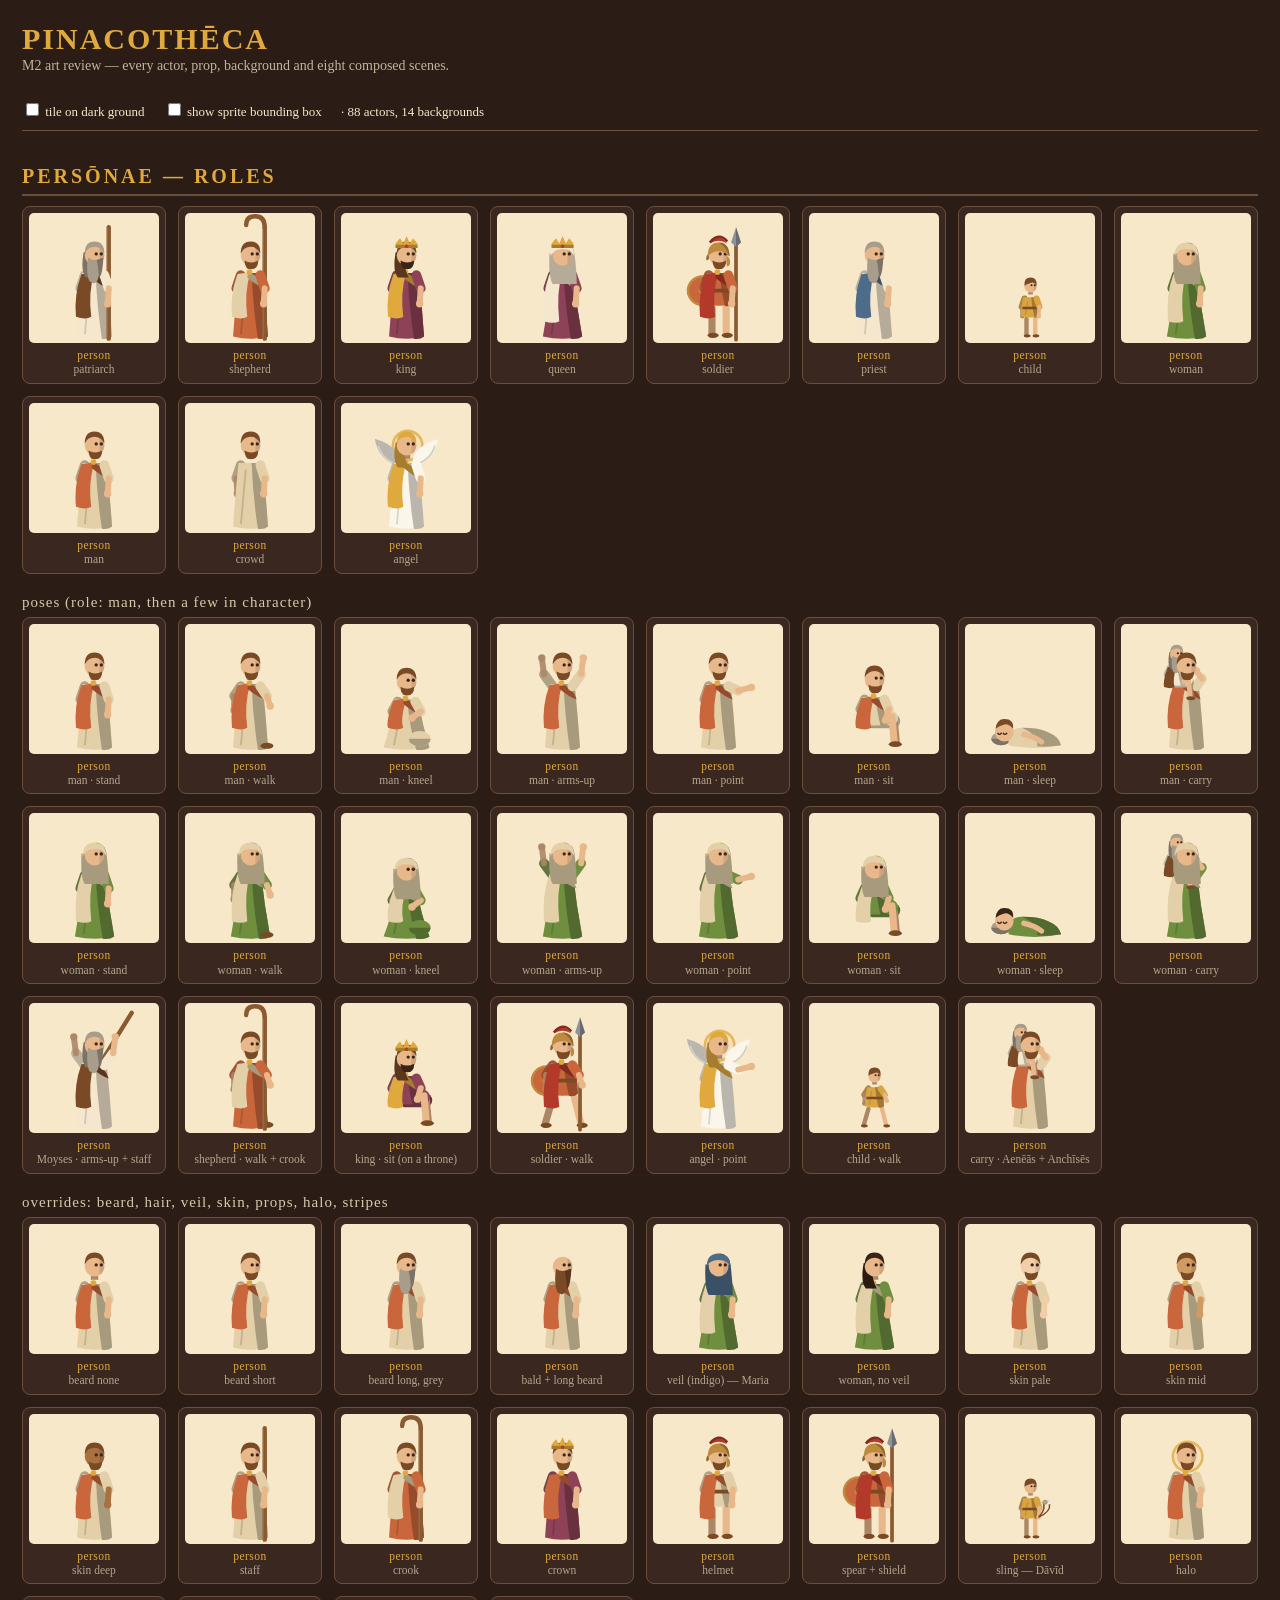
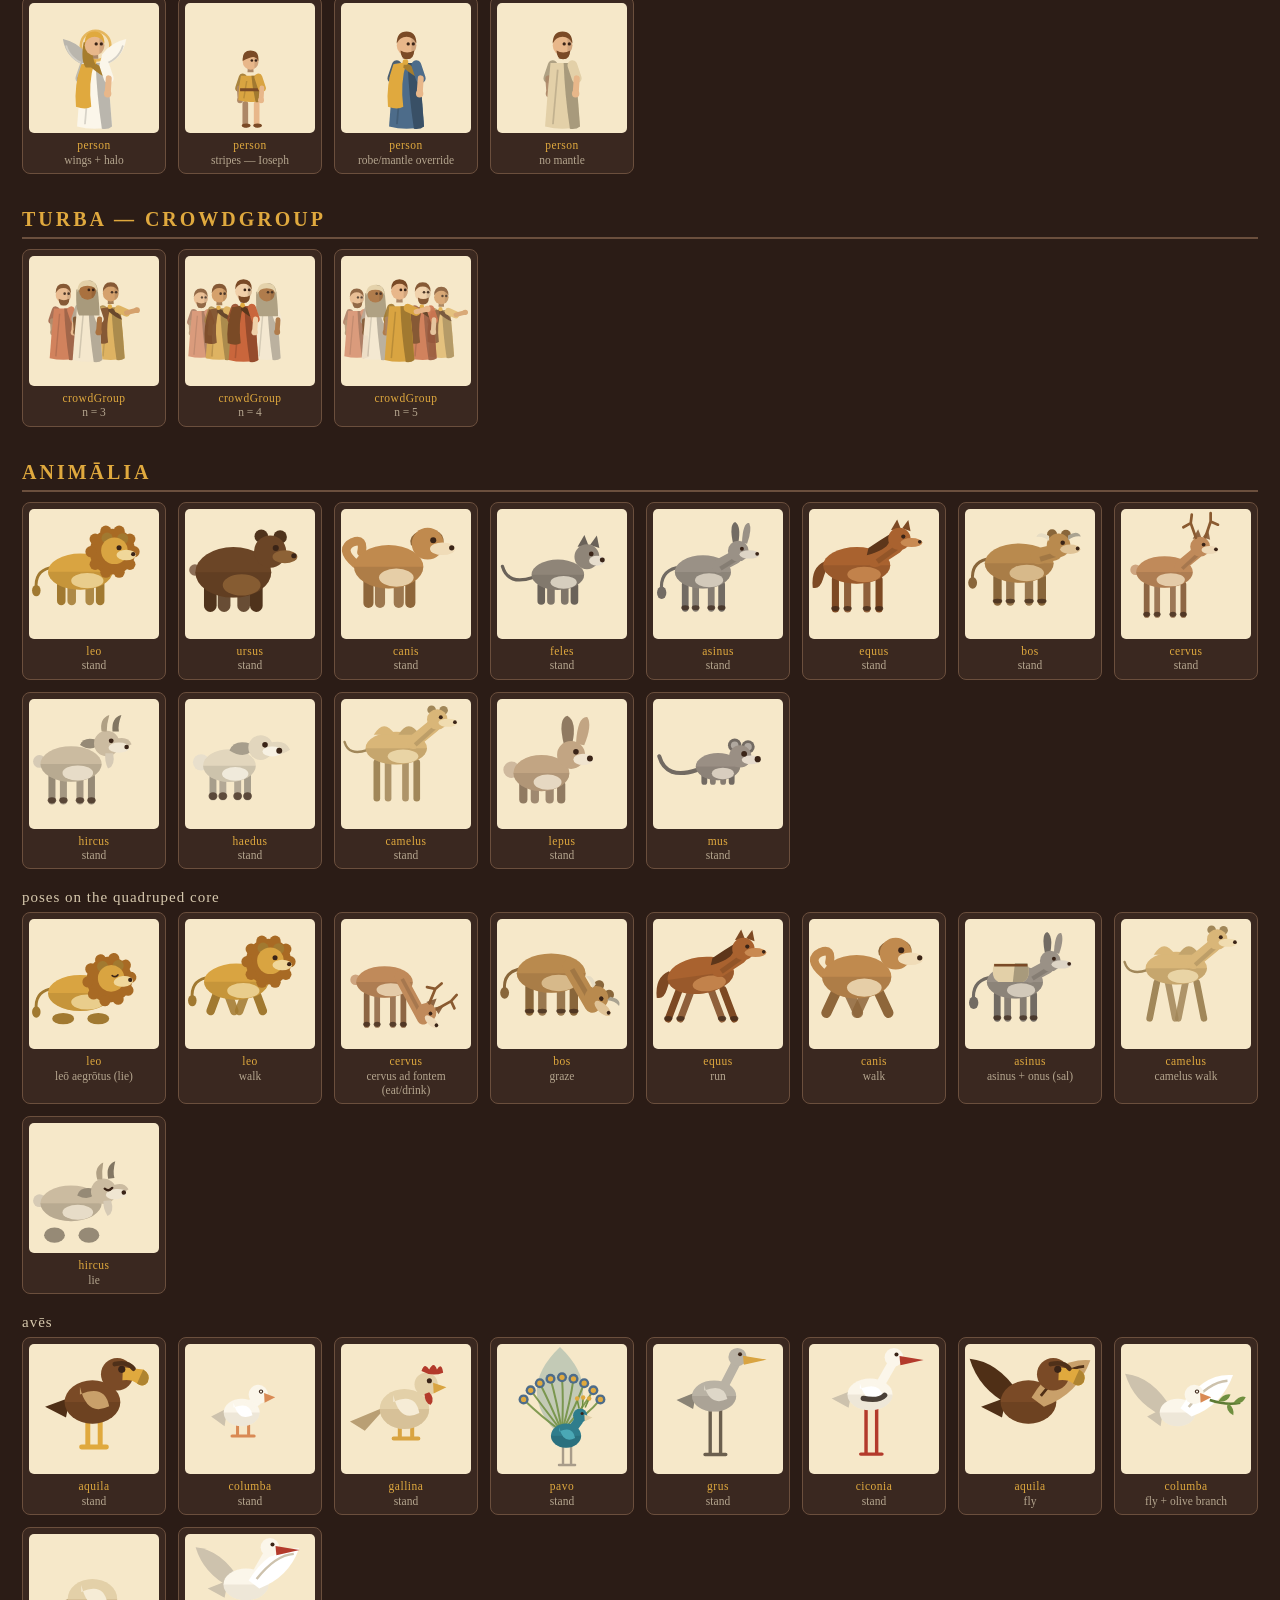
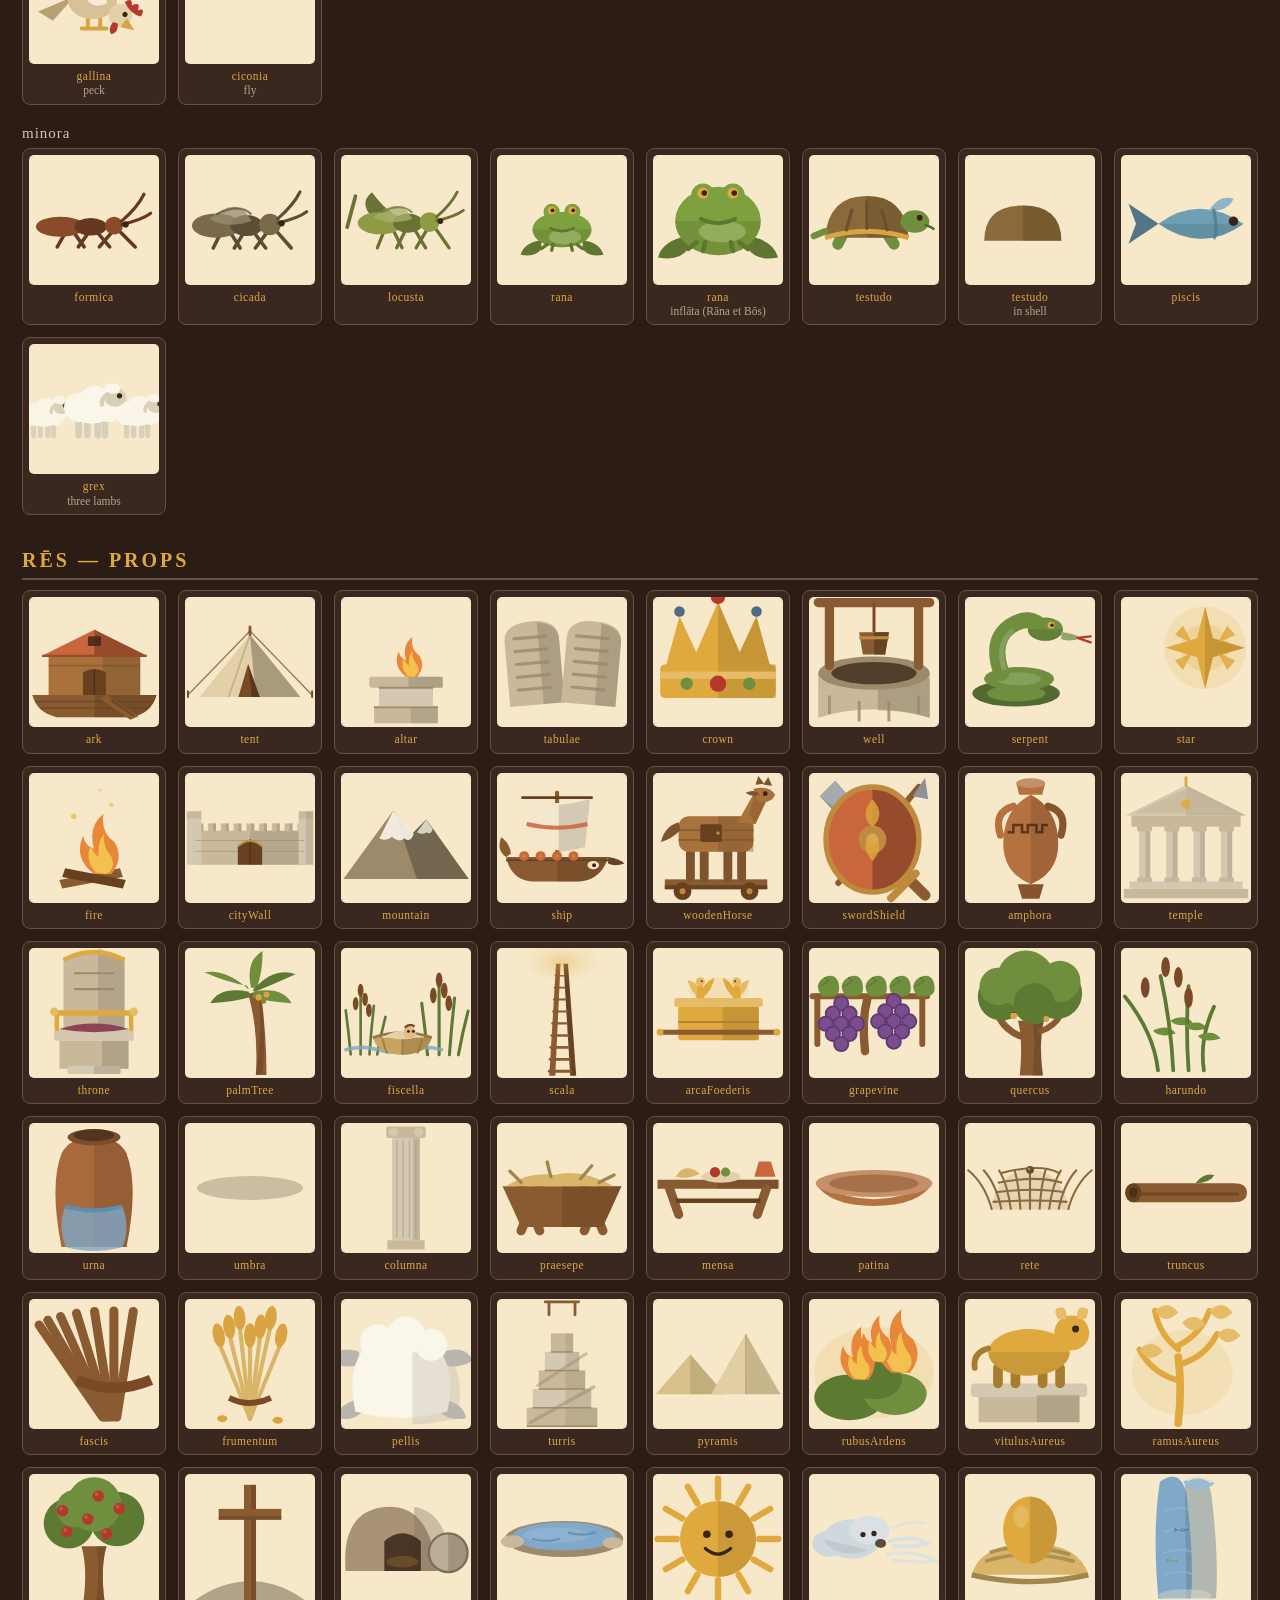
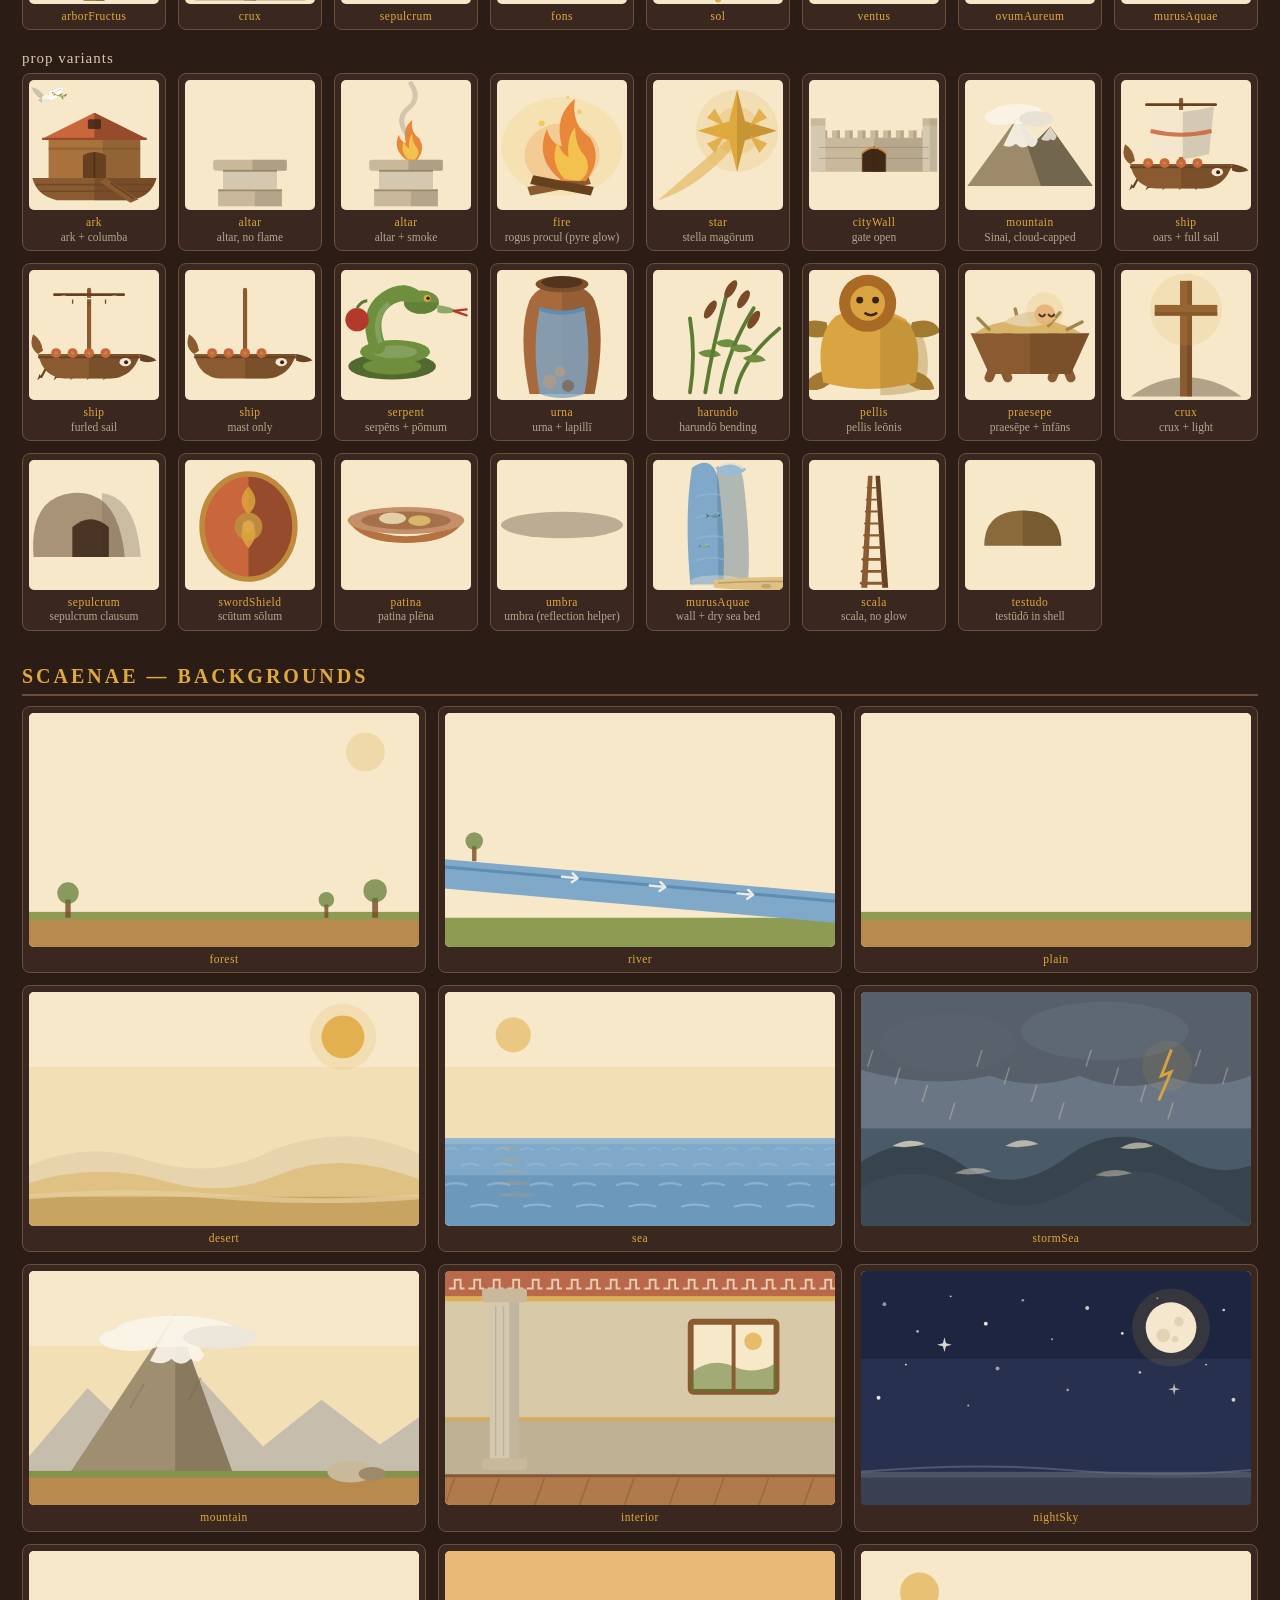
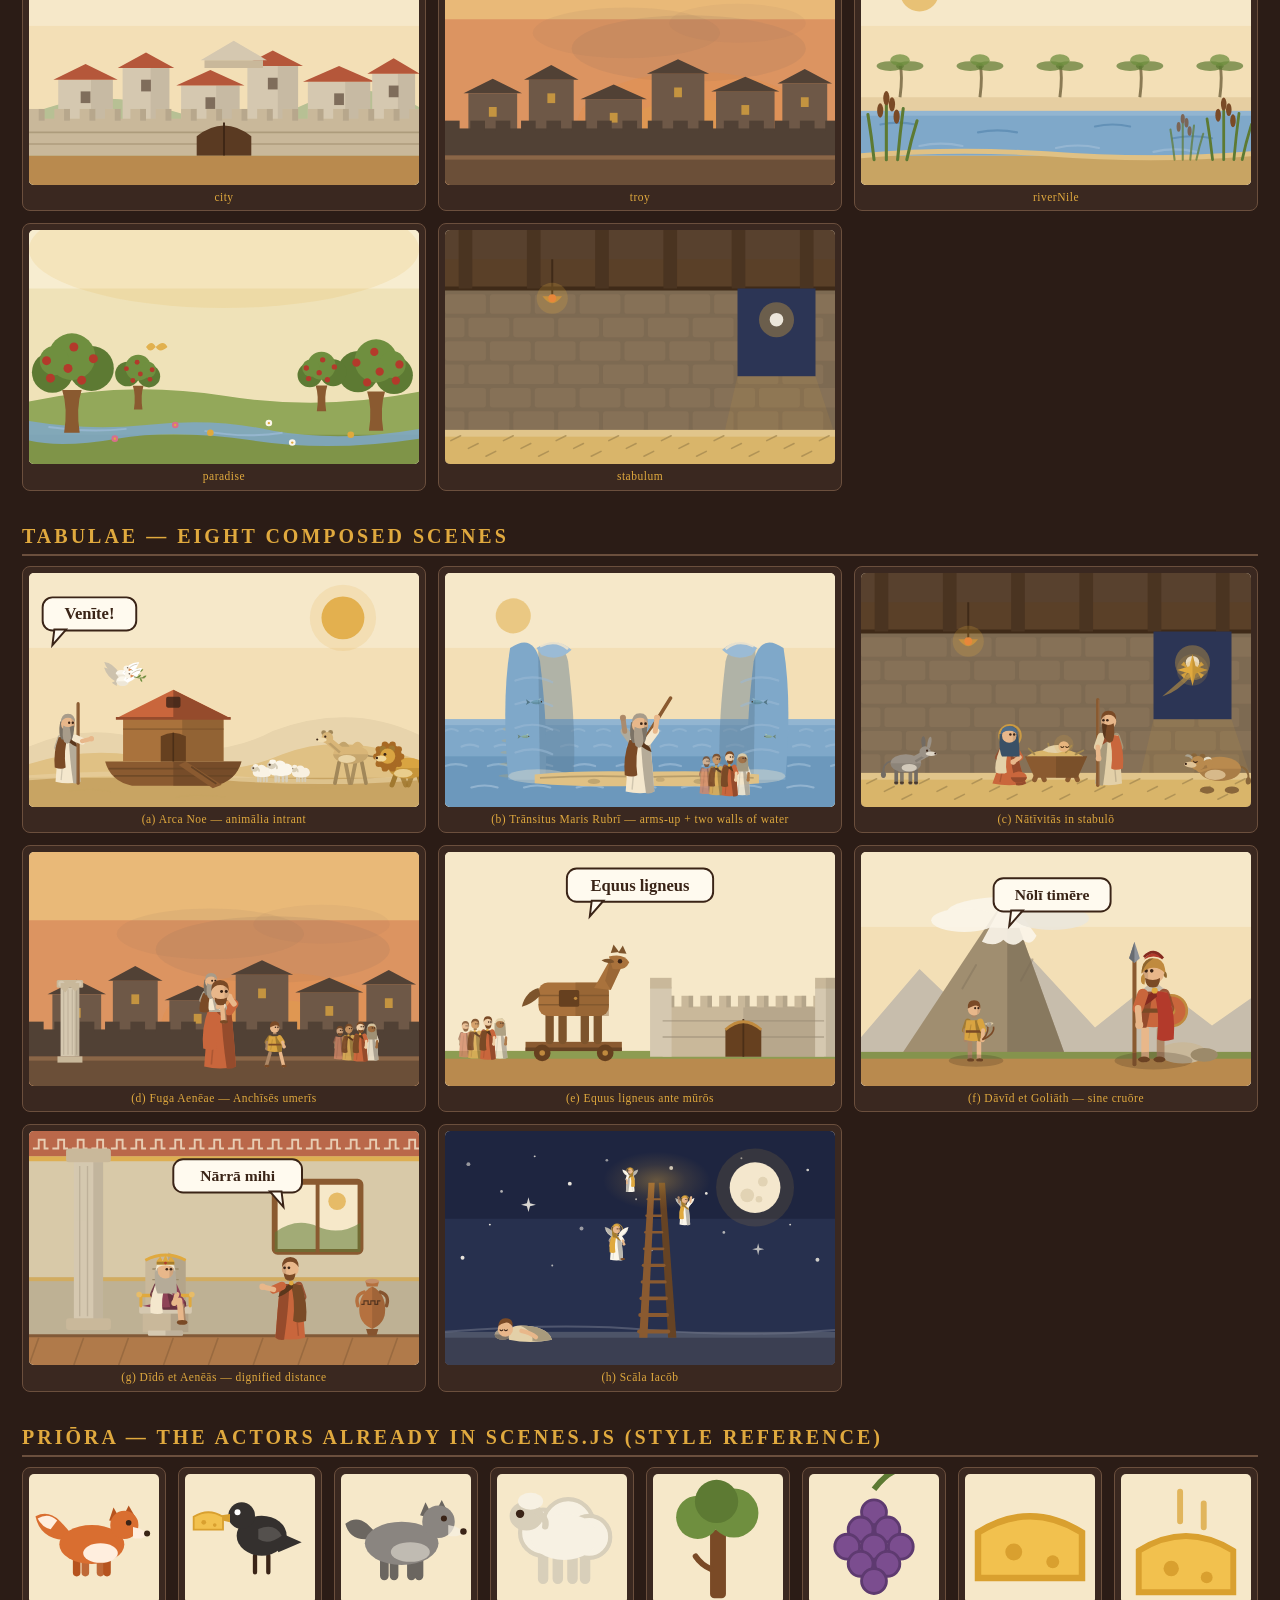
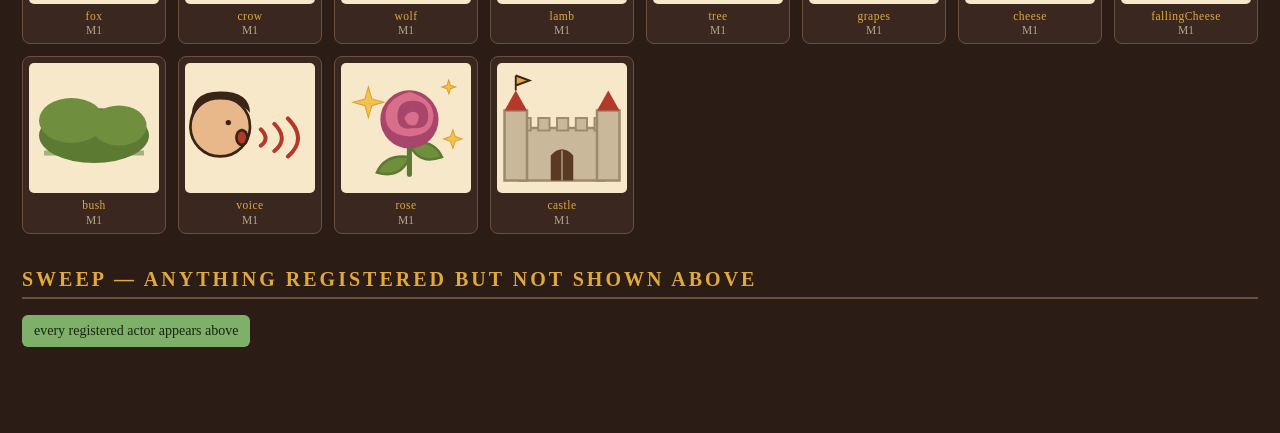
==== tests/art-gallery.html @ 223dd67f "M2: art library — parameterised person, 74 props/animals, 11 backgrounds One artist, three files, al" ====
<!DOCTYPE html>
<html lang="la">
<head>
<meta charset="utf-8">
<meta name="viewport" content="width=device-width, initial-scale=1">
<meta name="robots" content="noindex">
<title>imarianus — pinacothēca (art gallery)</title>
<!--
  art-gallery.html — the human critic's review page for the M2 art set.

  It renders EVERY registered actor (each pose and major variant), every
  background, and eight composed scenes that exercise the taste rules in
  DESIGN §8. The composed scenes double as the acceptance test: if a
  story in CURRICULUM cannot be staged from what is registered here, the
  actor set is not finished.

  Open via the dev server:  node scripts/dev-server.js 8125
                            http://localhost:8125/tests/art-gallery.html
-->
<style>
  :root {
    --bg: #2b1c16; --panel: #3a2820; --line: #6b4f3d;
    --cream: #f6e8c9; --gold: #e0a93e; --tile: #f6e8c9;
  }
  * { box-sizing: border-box; }
  body { margin: 0; padding: 22px 22px 80px; background: var(--bg); color: var(--cream);
         font-family: Palatino, Georgia, serif; }
  h1 { margin: 0 0 2px; font-size: 30px; letter-spacing: 2px; text-transform: uppercase;
       color: var(--gold); }
  p.sub { margin: 0 0 18px; opacity: .75; font-size: 14px; }
  h2 { margin: 34px 0 10px; font-size: 20px; letter-spacing: 3px; text-transform: uppercase;
       border-bottom: 2px solid var(--line); padding-bottom: 6px; color: var(--gold); }
  h3 { margin: 20px 0 6px; font-size: 15px; letter-spacing: 1px; opacity: .85; font-weight: normal; }
  .grid { display: grid; gap: 12px;
          grid-template-columns: repeat(auto-fill, minmax(132px, 1fr)); }
  .grid.wide { grid-template-columns: repeat(auto-fill, minmax(330px, 1fr)); }
  .cell { background: var(--panel); border: 1px solid var(--line); border-radius: 8px;
          padding: 6px; text-align: center; }
  .cell .art { background: var(--tile); border-radius: 5px; display: block; width: 100%;
               aspect-ratio: 1 / 1; overflow: hidden; }
  .grid.wide .cell .art { aspect-ratio: 5 / 3; }
  .cell .art svg { width: 100%; height: 100%; display: block; }
  .cell .lab { font-size: 11.5px; margin-top: 5px; line-height: 1.25; word-break: break-word; }
  .cell .lab b { color: var(--gold); font-weight: normal; letter-spacing: .5px; }
  .cell .lab i { opacity: .65; font-style: normal; }
  .bar { position: sticky; top: 0; background: var(--bg); padding: 8px 0 10px; z-index: 5;
         border-bottom: 1px solid var(--line); margin-bottom: 8px; font-size: 13px; }
  .bar label { margin-right: 16px; cursor: pointer; }
  .warn { background: #b33a2b; color: #fff2e8; padding: 8px 12px; border-radius: 6px;
          display: inline-block; margin: 6px 0; font-size: 14px; }
  .ok { background: #7fb069; color: #16240f; padding: 8px 12px; border-radius: 6px;
        display: inline-block; margin: 6px 0; font-size: 14px; }
</style>
</head>
<body>
<h1>Pinacothēca</h1>
<p class="sub">M2 art review — every actor, prop, background and eight composed scenes.</p>
<div class="bar">
  <label><input type="checkbox" id="tileDark"> tile on dark ground</label>
  <label><input type="checkbox" id="showBox"> show sprite bounding box</label>
  <span id="counts"></span>
</div>
<div id="out"></div>

<script src="../js/scenes.js"></script>
<script src="../js/actors-person.js"></script>
<script src="../js/actors-props.js"></script>
<script src="../js/backgrounds2.js"></script>

<script>
/* eslint-env browser */
(function () {
  'use strict';

  var out = document.getElementById('out');
  var shown = {};          /* actor names already displayed, for the sweep */

  function el(tag, cls, html) {
    var e = document.createElement(tag);
    if (cls) { e.className = cls; }
    if (html) { e.innerHTML = html; }
    return e;
  }
  function h2(t) { out.appendChild(el('h2', null, t)); }
  function h3(t) { out.appendChild(el('h3', null, t)); }
  function grid(wide) {
    var g = el('div', 'grid' + (wide ? ' wide' : ''));
    out.appendChild(g);
    return g;
  }

  /* one actor cell, drawn through Scenes.sprite so the gallery exercises
     the same cropping path the game uses (and exposes bad bounds). */
  function cell(g, name, opts, label) {
    var c = el('div', 'cell');
    var art = el('div', 'art');
    art.innerHTML = Scenes.sprite(name, opts || {}, 260);
    c.appendChild(art);
    c.appendChild(el('div', 'lab', '<b>' + name + '</b>' + (label ? '<br><i>' + label + '</i>' : '')));
    g.appendChild(c);
    shown[name] = true;
  }

  /* a full 400x240 scene cell */
  function sceneCell(g, spec, label) {
    var c = el('div', 'cell');
    var art = el('div', 'art');
    art.innerHTML = Scenes.render(spec);
    c.appendChild(art);
    c.appendChild(el('div', 'lab', '<b>' + label + '</b>'));
    g.appendChild(c);
  }

  /* ================= 1. PERSON ================= */
  h2('Persōnae — roles');
  var roles = ['patriarch', 'shepherd', 'king', 'queen', 'soldier', 'priest',
    'child', 'woman', 'man', 'crowd', 'angel'];
  var g = grid(), i, j;
  for (i = 0; i < roles.length; i++) {
    cell(g, 'person', { role: roles[i] }, roles[i]);
  }

  h3('poses (role: man, then a few in character)');
  g = grid();
  var poses = ['stand', 'walk', 'kneel', 'arms-up', 'point', 'sit', 'sleep', 'carry'];
  for (i = 0; i < poses.length; i++) {
    cell(g, 'person', { role: 'man', pose: poses[i] }, 'man · ' + poses[i]);
  }
  for (i = 0; i < poses.length; i++) {
    cell(g, 'person', { role: 'woman', pose: poses[i] }, 'woman · ' + poses[i]);
  }
  cell(g, 'person', { role: 'patriarch', pose: 'arms-up', staff: true }, 'Moyses · arms-up + staff');
  cell(g, 'person', { role: 'shepherd', pose: 'walk' }, 'shepherd · walk + crook');
  cell(g, 'person', { role: 'king', pose: 'sit' }, 'king · sit (on a throne)');
  cell(g, 'person', { role: 'soldier', pose: 'walk' }, 'soldier · walk');
  cell(g, 'person', { role: 'angel', pose: 'point' }, 'angel · point');
  cell(g, 'person', { role: 'child', pose: 'walk' }, 'child · walk');
  cell(g, 'person', { role: 'man', pose: 'carry', carryRole: 'patriarch' }, 'carry · Aenēās + Anchīsēs');

  h3('overrides: beard, hair, veil, skin, props, halo, stripes');
  g = grid();
  cell(g, 'person', { role: 'man', beard: 'none', hair: 'short' }, 'beard none');
  cell(g, 'person', { role: 'man', beard: 'short' }, 'beard short');
  cell(g, 'person', { role: 'man', beard: 'long', beardColor: '#a89c8a' }, 'beard long, grey');
  cell(g, 'person', { role: 'man', hair: 'bald', beard: 'long' }, 'bald + long beard');
  cell(g, 'person', { role: 'woman', veil: true, veilColor: '#4d6c8a' }, 'veil (indigo) — Maria');
  cell(g, 'person', { role: 'woman', veil: false, hair: 'long' }, 'woman, no veil');
  cell(g, 'person', { role: 'man', skin: 'pale' }, 'skin pale');
  cell(g, 'person', { role: 'man', skin: 'mid' }, 'skin mid');
  cell(g, 'person', { role: 'man', skin: 'deep' }, 'skin deep');
  cell(g, 'person', { role: 'man', staff: true }, 'staff');
  cell(g, 'person', { role: 'shepherd', staff: true, crook: true }, 'crook');
  cell(g, 'person', { role: 'man', crown: true, robeColor: '#8e4257' }, 'crown');
  cell(g, 'person', { role: 'man', helmet: true, shortTunic: true }, 'helmet');
  cell(g, 'person', { role: 'soldier', spear: true, shield: true }, 'spear + shield');
  cell(g, 'person', { role: 'child', sling: true }, 'sling — Dāvīd');
  cell(g, 'person', { role: 'man', halo: true, beard: 'short' }, 'halo');
  cell(g, 'person', { role: 'angel', wings: true, halo: true }, 'wings + halo');
  cell(g, 'person', { role: 'child', stripes: true, k: 0.8 }, 'stripes — Ioseph');
  cell(g, 'person', { role: 'man', robeColor: '#4d6c8a', mantleColor: '#e0a93e' }, 'robe/mantle override');
  cell(g, 'person', { role: 'man', mantleColor: false }, 'no mantle');

  h2('Turba — crowdGroup');
  g = grid();
  cell(g, 'crowdGroup', { n: 3 }, 'n = 3');
  cell(g, 'crowdGroup', { n: 4 }, 'n = 4');
  cell(g, 'crowdGroup', { n: 5 }, 'n = 5');

  /* ================= 2. ANIMALS ================= */
  h2('Animālia');
  var quads = ['leo', 'ursus', 'canis', 'feles', 'asinus', 'equus', 'bos', 'cervus',
    'hircus', 'haedus', 'camelus', 'lepus', 'mus'];
  g = grid();
  for (i = 0; i < quads.length; i++) { cell(g, quads[i], {}, 'stand'); }

  h3('poses on the quadruped core');
  g = grid();
  cell(g, 'leo', { pose: 'lie' }, 'leō aegrōtus (lie)');
  cell(g, 'leo', { pose: 'walk' }, 'walk');
  cell(g, 'cervus', { pose: 'eat' }, 'cervus ad fontem (eat/drink)');
  cell(g, 'bos', { pose: 'eat' }, 'graze');
  cell(g, 'equus', { pose: 'run' }, 'run');
  cell(g, 'canis', { pose: 'walk' }, 'walk');
  cell(g, 'asinus', { onus: true }, 'asinus + onus (sal)');
  cell(g, 'camelus', { pose: 'walk' }, 'camelus walk');
  cell(g, 'hircus', { pose: 'lie' }, 'lie');

  h3('avēs');
  var birds = ['aquila', 'columba', 'gallina', 'pavo', 'grus', 'ciconia'];
  g = grid();
  for (i = 0; i < birds.length; i++) { cell(g, birds[i], {}, 'stand'); }
  cell(g, 'aquila', { pose: 'fly' }, 'fly');
  cell(g, 'columba', { pose: 'fly', ramus: true }, 'fly + olive branch');
  cell(g, 'gallina', { pose: 'peck' }, 'peck');
  cell(g, 'ciconia', { pose: 'fly' }, 'fly');

  h3('minora');
  g = grid();
  cell(g, 'formica', {}, '');
  cell(g, 'cicada', {}, '');
  cell(g, 'locusta', {}, '');
  cell(g, 'rana', {}, '');
  cell(g, 'rana', { inflata: true }, 'inflāta (Rāna et Bōs)');
  cell(g, 'testudo', {}, '');
  cell(g, 'testudo', { pose: 'hide' }, 'in shell');
  cell(g, 'piscis', {}, '');
  cell(g, 'grex', {}, 'three lambs');

  /* ================= 3. PROPS ================= */
  h2('Rēs — props');
  g = grid();
  var props = ['ark', 'tent', 'altar', 'tabulae', 'crown', 'well', 'serpent', 'star',
    'fire', 'cityWall', 'mountain', 'ship', 'woodenHorse', 'swordShield', 'amphora',
    'temple', 'throne', 'palmTree', 'fiscella', 'scala', 'arcaFoederis', 'grapevine',
    'quercus', 'harundo', 'urna', 'umbra', 'columna', 'praesepe', 'mensa', 'patina',
    'rete', 'truncus', 'fascis', 'frumentum', 'pellis', 'turris', 'pyramis',
    'rubusArdens', 'vitulusAureus', 'ramusAureus', 'arborFructus', 'crux', 'sepulcrum',
    'fons', 'sol', 'ventus', 'ovumAureum', 'murusAquae'];
  for (i = 0; i < props.length; i++) { cell(g, props[i], {}, ''); }

  h3('prop variants');
  g = grid();
  cell(g, 'ark', { dove: true }, 'ark + columba');
  cell(g, 'altar', { flame: false }, 'altar, no flame');
  cell(g, 'altar', { smoke: true }, 'altar + smoke');
  cell(g, 'fire', { pyre: true }, 'rogus procul (pyre glow)');
  cell(g, 'star', { comet: true }, 'stella magōrum');
  cell(g, 'cityWall', { open: true }, 'gate open');
  cell(g, 'mountain', { cloud: true }, 'Sinai, cloud-capped');
  cell(g, 'ship', { oars: true, sail: 'full' }, 'oars + full sail');
  cell(g, 'ship', { oars: true, sail: 'furled' }, 'furled sail');
  cell(g, 'ship', { sail: false }, 'mast only');
  cell(g, 'serpent', { apple: true }, 'serpēns + pōmum');
  cell(g, 'urna', { lapilli: true, high: true }, 'urna + lapillī');
  cell(g, 'harundo', { bend: true }, 'harundō bending');
  cell(g, 'pellis', { kind: 'leonis' }, 'pellis leōnis');
  cell(g, 'praesepe', { infans: true }, 'praesēpe + īnfāns');
  cell(g, 'crux', { glow: true }, 'crux + light');
  cell(g, 'sepulcrum', { open: false }, 'sepulcrum clausum');
  cell(g, 'swordShield', { single: true }, 'scūtum sōlum');
  cell(g, 'patina', { food: true }, 'patina plēna');
  cell(g, 'umbra', { w: 46, h: 10, opacity: 0.3 }, 'umbra (reflection helper)');
  cell(g, 'murusAquae', { floor: 150 }, 'wall + dry sea bed');
  cell(g, 'scala', { glow: false }, 'scala, no glow');
  cell(g, 'testudo', { pose: 'hide' }, 'testūdō in shell');

  /* ================= 4. BACKGROUNDS ================= */
  h2('Scaenae — backgrounds');
  g = grid(true);
  var bgs = Scenes.bgNames();
  for (i = 0; i < bgs.length; i++) {
    if (bgs[i].indexOf('__') === 0) { continue; }
    sceneCell(g, { bg: bgs[i], items: [] }, bgs[i]);
  }

  /* ================= 5. COMPOSED SCENES (DESIGN §8) ================= */
  h2('Tabulae — eight composed scenes');
  g = grid(true);

  /* (a) Noah's ark, the animals boarding */
  sceneCell(g, { bg: 'desert', items: [
    { t: 'ark', x: 148, y: 208, s: 0.92, dove: true },
    { t: 'person', x: 40, y: 214, s: 0.8, role: 'patriarch', pose: 'point' },
    { t: 'grex', x: 258, y: 214, s: 0.62, flip: true },
    { t: 'camelus', x: 330, y: 216, s: 0.6, flip: true, pose: 'walk' },
    { t: 'leo', x: 388, y: 218, s: 0.56, flip: true, pose: 'walk' },
    { t: 'columba', x: 96, y: 120, s: 0.5, pose: 'fly', ramus: true }
  ], bubbles: [{ x: 62, y: 42, w: 96, h: 34, text: 'Venīte!', tail: 'left', fs: 17 }] },
    '(a) Arca Noe — animālia intrant');

  /* (b) Moses before the parted sea */
  sceneCell(g, { bg: 'sea', items: [
    { t: 'murusAquae', x: 92, y: 212, s: 0.9, floor: 150 },
    { t: 'murusAquae', x: 322, y: 212, s: 0.9, flip: true, floor: 150 },
    { t: 'person', x: 200, y: 224, s: 0.92, role: 'patriarch', pose: 'arms-up', staff: true },
    { t: 'crowdGroup', x: 292, y: 228, s: 0.52 }
  ] }, '(b) Trānsitus Maris Rubrī — arms-up + two walls of water');

  /* (c) the Nativity in the stable */
  sceneCell(g, { bg: 'stabulum', items: [
    { t: 'bos', x: 368, y: 216, s: 0.62, flip: true, pose: 'lie' },
    { t: 'asinus', x: 46, y: 216, s: 0.58 },
    { t: 'praesepe', x: 200, y: 214, s: 1, infans: true },
    { t: 'person', x: 152, y: 216, s: 0.82, role: 'woman', pose: 'kneel',
      veilColor: '#4d6c8a', robeColor: '#c9663c', halo: true },
    { t: 'person', x: 254, y: 216, s: 0.86, role: 'man', pose: 'stand', staff: true,
      beard: 'long', beardColor: '#7a4a26', flip: true },
    { t: 'star', x: 340, y: 118, s: 0.62, comet: true }
  ] }, '(c) Nātīvitās in stabulō');

  /* (d) Aeneas carrying Anchises out of Troy */
  sceneCell(g, { bg: 'troy', items: [
    { t: 'columna', x: 42, y: 216, s: 0.8, broken: true },
    { t: 'person', x: 196, y: 220, s: 1.02, role: 'man', pose: 'carry',
      carryRole: 'patriarch', robeColor: '#c9663c' },
    { t: 'person', x: 252, y: 220, s: 0.86, role: 'child', pose: 'walk' },
    { t: 'crowdGroup', x: 340, y: 214, s: 0.46 }
  ] }, '(d) Fuga Aenēae — Anchīsēs umerīs');

  /* (e) the wooden horse before the wall */
  sceneCell(g, { bg: 'plain', items: [
    { t: 'cityWall', x: 306, y: 210, s: 0.92 },
    { t: 'woodenHorse', x: 132, y: 208, s: 0.95 },
    { t: 'crowdGroup', x: 44, y: 212, s: 0.5 }
  ], bubbles: [{ x: 200, y: 34, w: 150, h: 34, text: 'Equus ligneus', tail: 'left', fs: 17 }] },
    '(e) Equus ligneus ante mūrōs');

  /* (f) David and Goliath — bloodless */
  sceneCell(g, { bg: 'mountain', items: [
    { t: 'person', x: 116, y: 214, s: 1.15, role: 'child', sling: true, pose: 'stand' },
    { t: 'person', x: 300, y: 214, s: 1.22, role: 'soldier', pose: 'stand', flip: true },
    { t: 'umbra', x: 118, y: 214, s: 0.7 },
    { t: 'umbra', x: 300, y: 214, s: 1 }
  ], bubbles: [{ x: 196, y: 44, w: 120, h: 34, text: 'Nōlī timēre', tail: 'left', fs: 16 }] },
    '(f) Dāvīd et Goliāth — sine cruōre');

  /* (g) Dido and Aeneas indoors, at a dignified distance */
  sceneCell(g, { bg: 'interior', items: [
    { t: 'throne', x: 140, y: 210, s: 0.9 },
    { t: 'person', x: 140, y: 199, s: 0.9, role: 'queen', pose: 'sit' },
    { t: 'person', x: 268, y: 212, s: 0.95, role: 'man', pose: 'point',
      robeColor: '#c9663c', mantleColor: '#7a4a26', flip: true },
    { t: 'amphora', x: 352, y: 210, s: 0.7 }
  ], bubbles: [{ x: 214, y: 46, w: 132, h: 34, text: 'Nārrā mihi', tail: 'right', fs: 16 }] },
    '(g) Dīdō et Aenēās — dignified distance');

  /* (h) Jacob's ladder */
  sceneCell(g, { bg: 'nightSky', items: [
    { t: 'scala', x: 214, y: 212, s: 1.06 },
    { t: 'person', x: 84, y: 216, s: 0.92, role: 'man', pose: 'sleep' },
    { t: 'person', x: 176, y: 132, s: 0.42, role: 'angel', pose: 'walk' },
    { t: 'person', x: 246, y: 96, s: 0.34, role: 'angel', pose: 'arms-up' },
    { t: 'person', x: 190, y: 62, s: 0.28, role: 'angel', pose: 'stand', flip: true }
  ] }, '(h) Scāla Iacōb');

  /* ================= 6. THE OLDER ACTORS =================
     The M1 actors from js/scenes.js, shown last and deliberately: the M2
     set has to look like it came from the same hand as these. Stroke
     weights, the ink used for eyes and the warmth of the palette are all
     judged against this row. */
  h2('Priōra — the actors already in scenes.js (style reference)');
  g = grid();
  var older = ['fox', 'crow', 'wolf', 'lamb', 'tree', 'grapes', 'cheese',
    'fallingCheese', 'bush', 'voice', 'rose', 'castle'];
  for (i = 0; i < older.length; i++) { cell(g, older[i], {}, 'M1'); }

  /* ================= 7. SWEEP ================= */
  h2('Sweep — anything registered but not shown above');
  var names = Scenes.actorNames(), missing = [];
  for (i = 0; i < names.length; i++) {
    if (!shown[names[i]] && names[i].indexOf('__') !== 0) { missing.push(names[i]); }
  }
  if (missing.length) {
    out.appendChild(el('div', 'warn', missing.length + ' actor(s) not in the review grid — added below'));
    g = grid();
    for (i = 0; i < missing.length; i++) { cell(g, missing[i], {}, 'swept'); }
  } else {
    out.appendChild(el('div', 'ok', 'every registered actor appears above'));
  }

  document.getElementById('counts').appendChild(document.createTextNode(
    '  ·  ' + names.length + ' actors, ' + Scenes.bgNames().length + ' backgrounds'));

  /* ---- viewing aids ---- */
  document.getElementById('tileDark').onclick = function () {
    document.documentElement.style.setProperty('--tile', this.checked ? '#4a3328' : '#f6e8c9');
  };
  document.getElementById('showBox').onclick = function () {
    var on = this.checked, svgs = out.getElementsByTagName('svg'), k;
    for (k = 0; k < svgs.length; k++) {
      svgs[k].style.outline = on ? '1px dashed rgba(179,58,43,.6)' : '';
      svgs[k].style.outlineOffset = '-1px';
    }
  };
}());
</script>
</body>
</html>
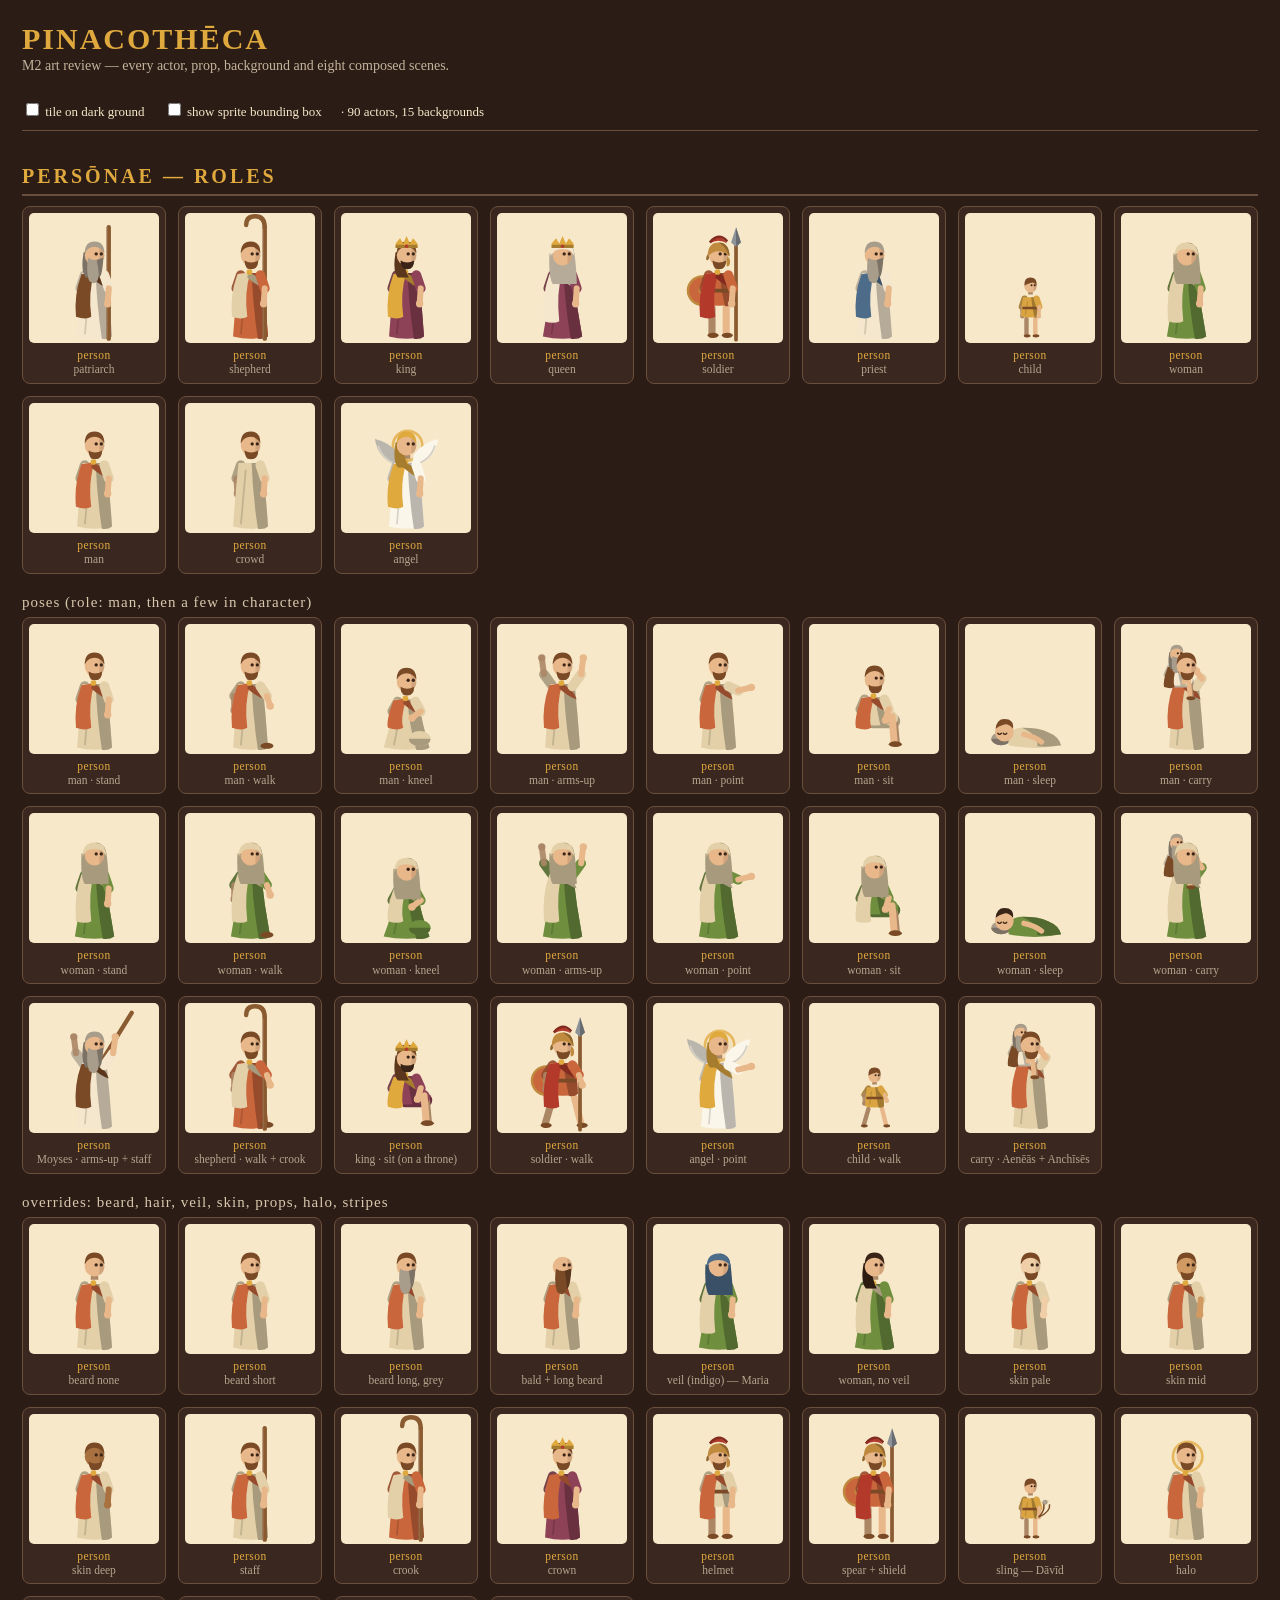
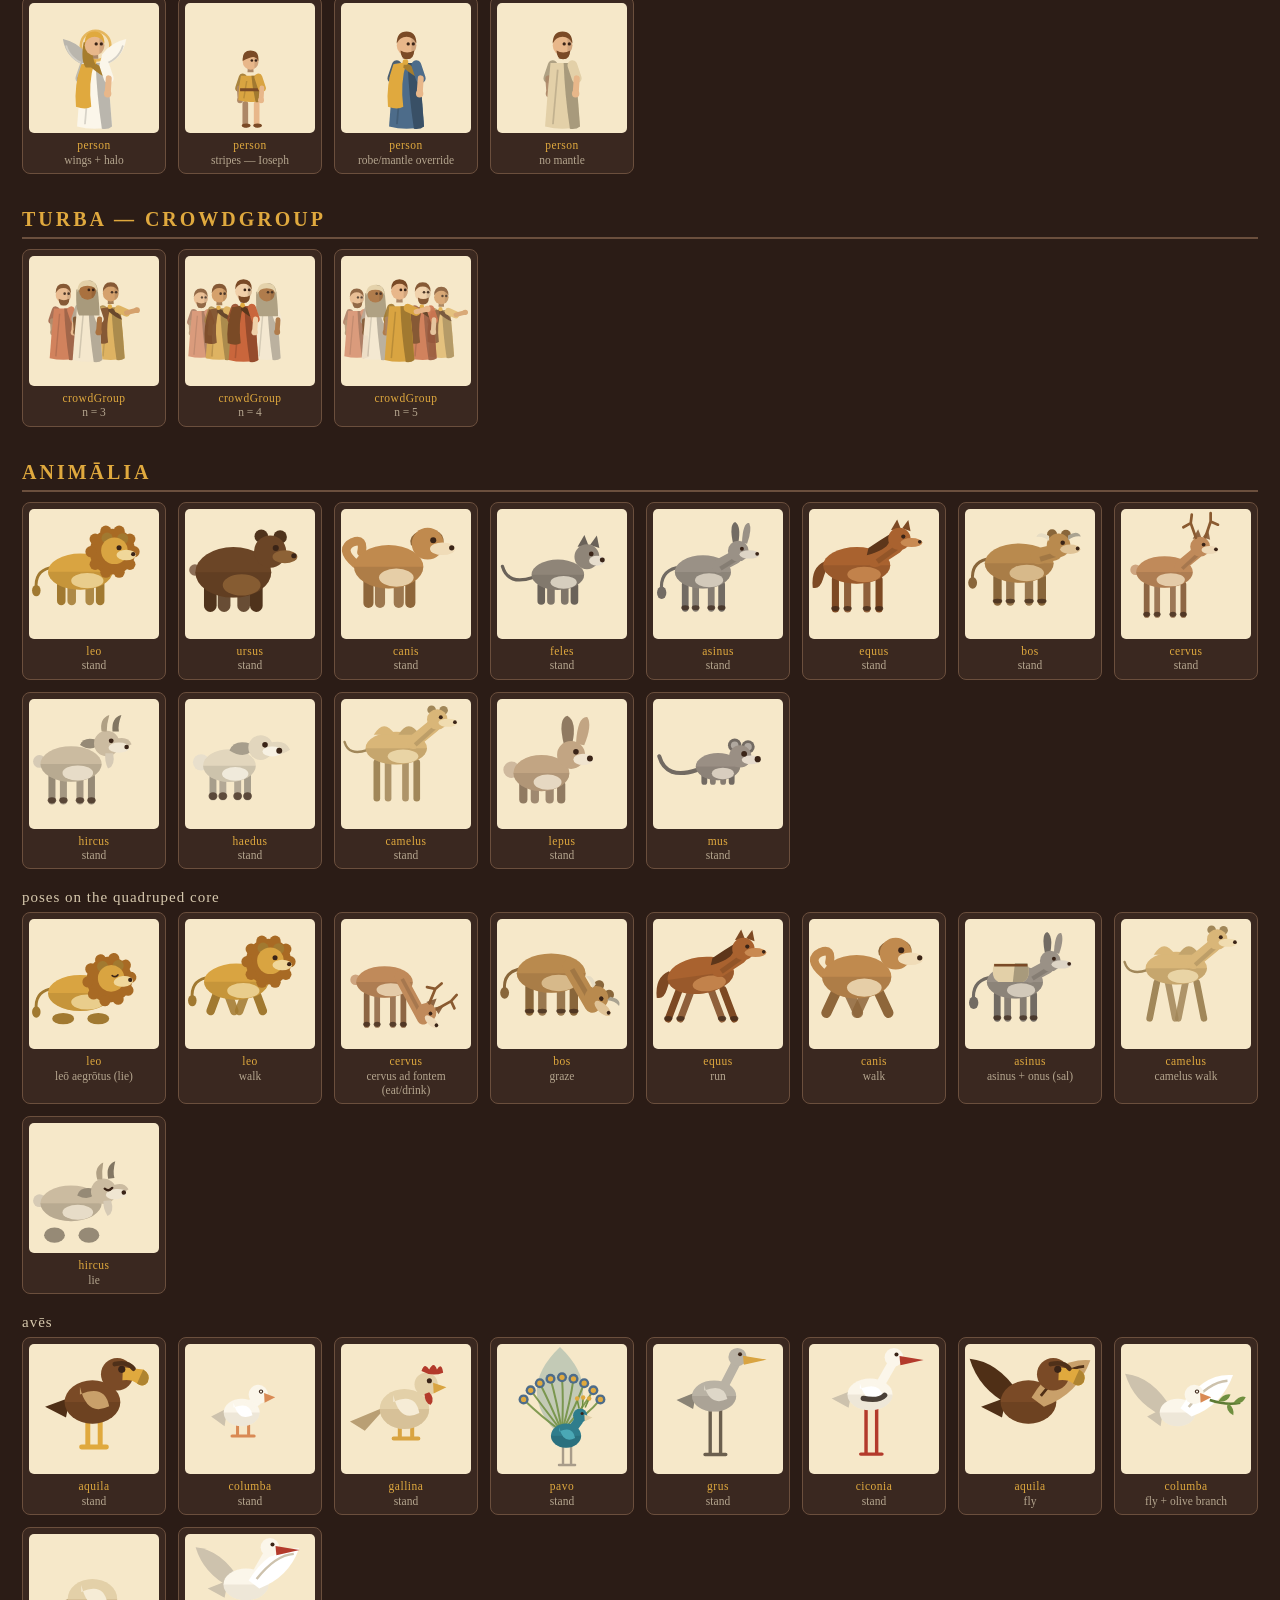
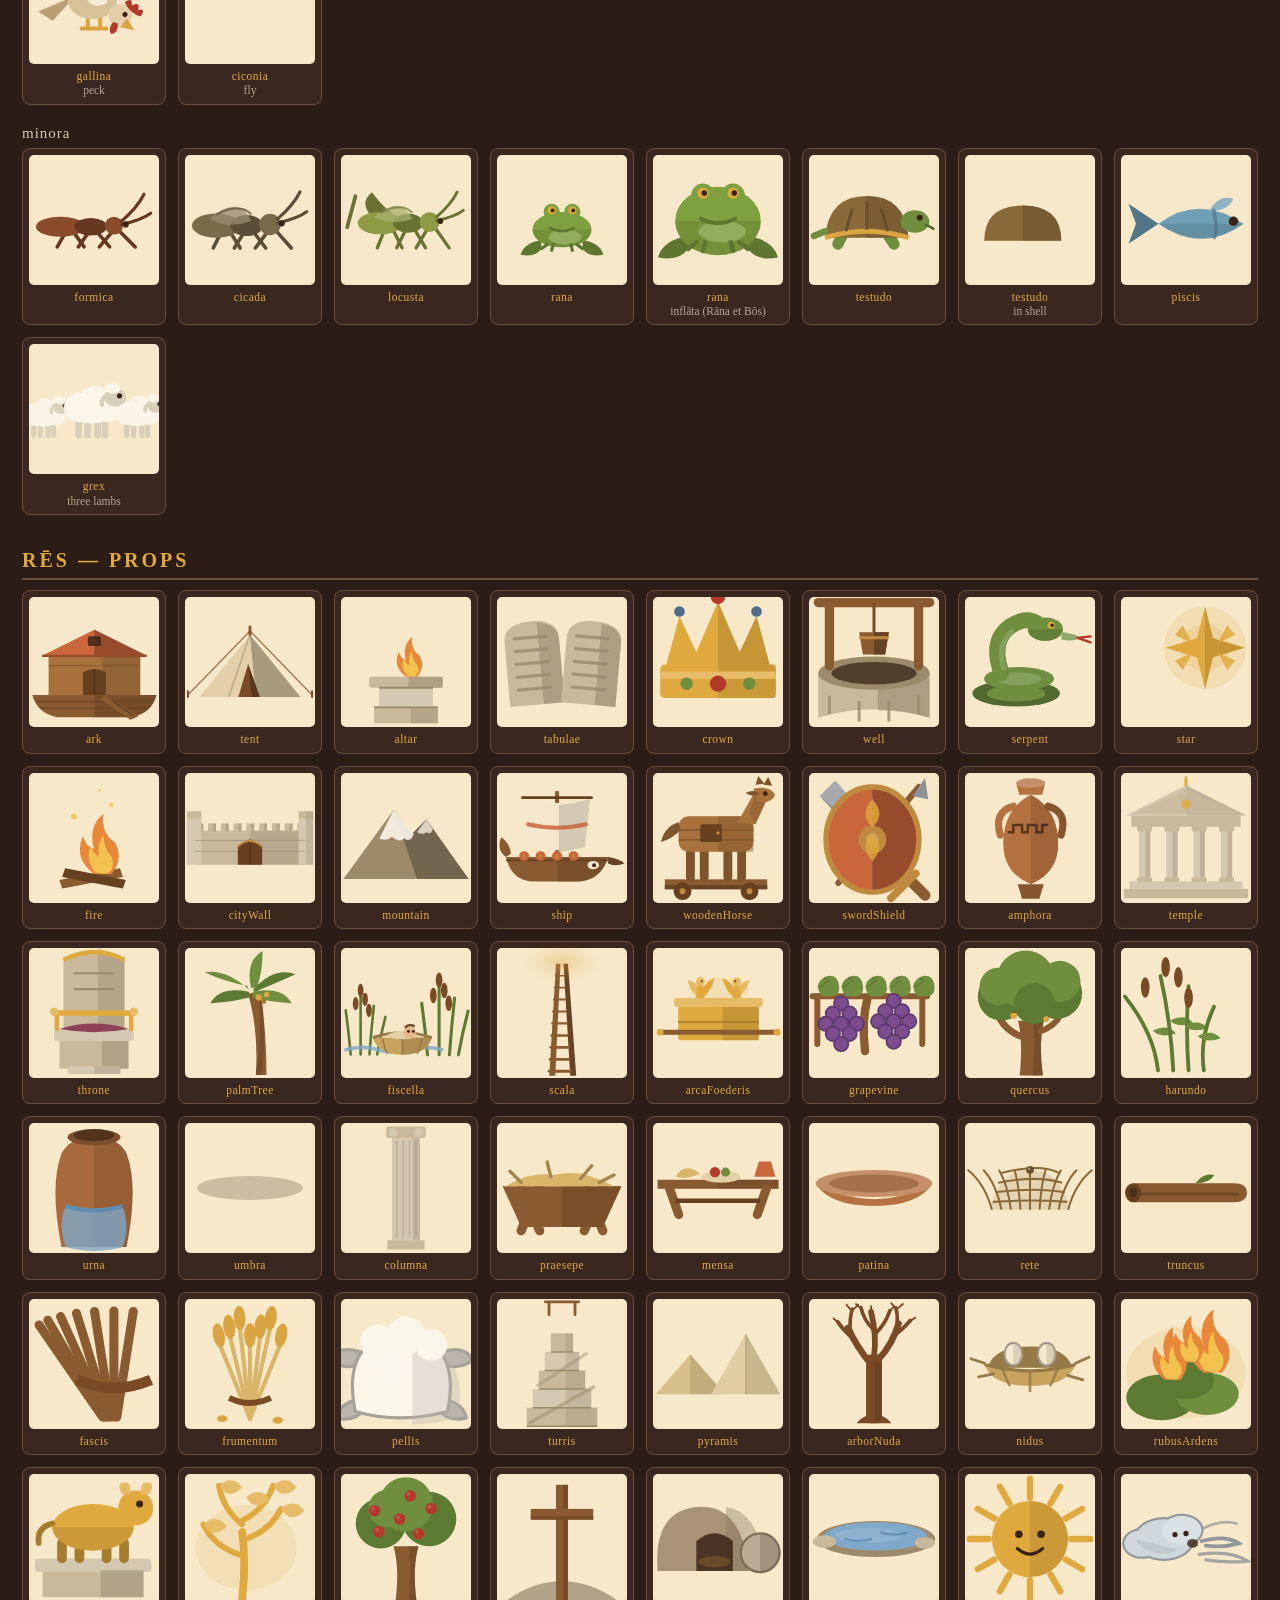
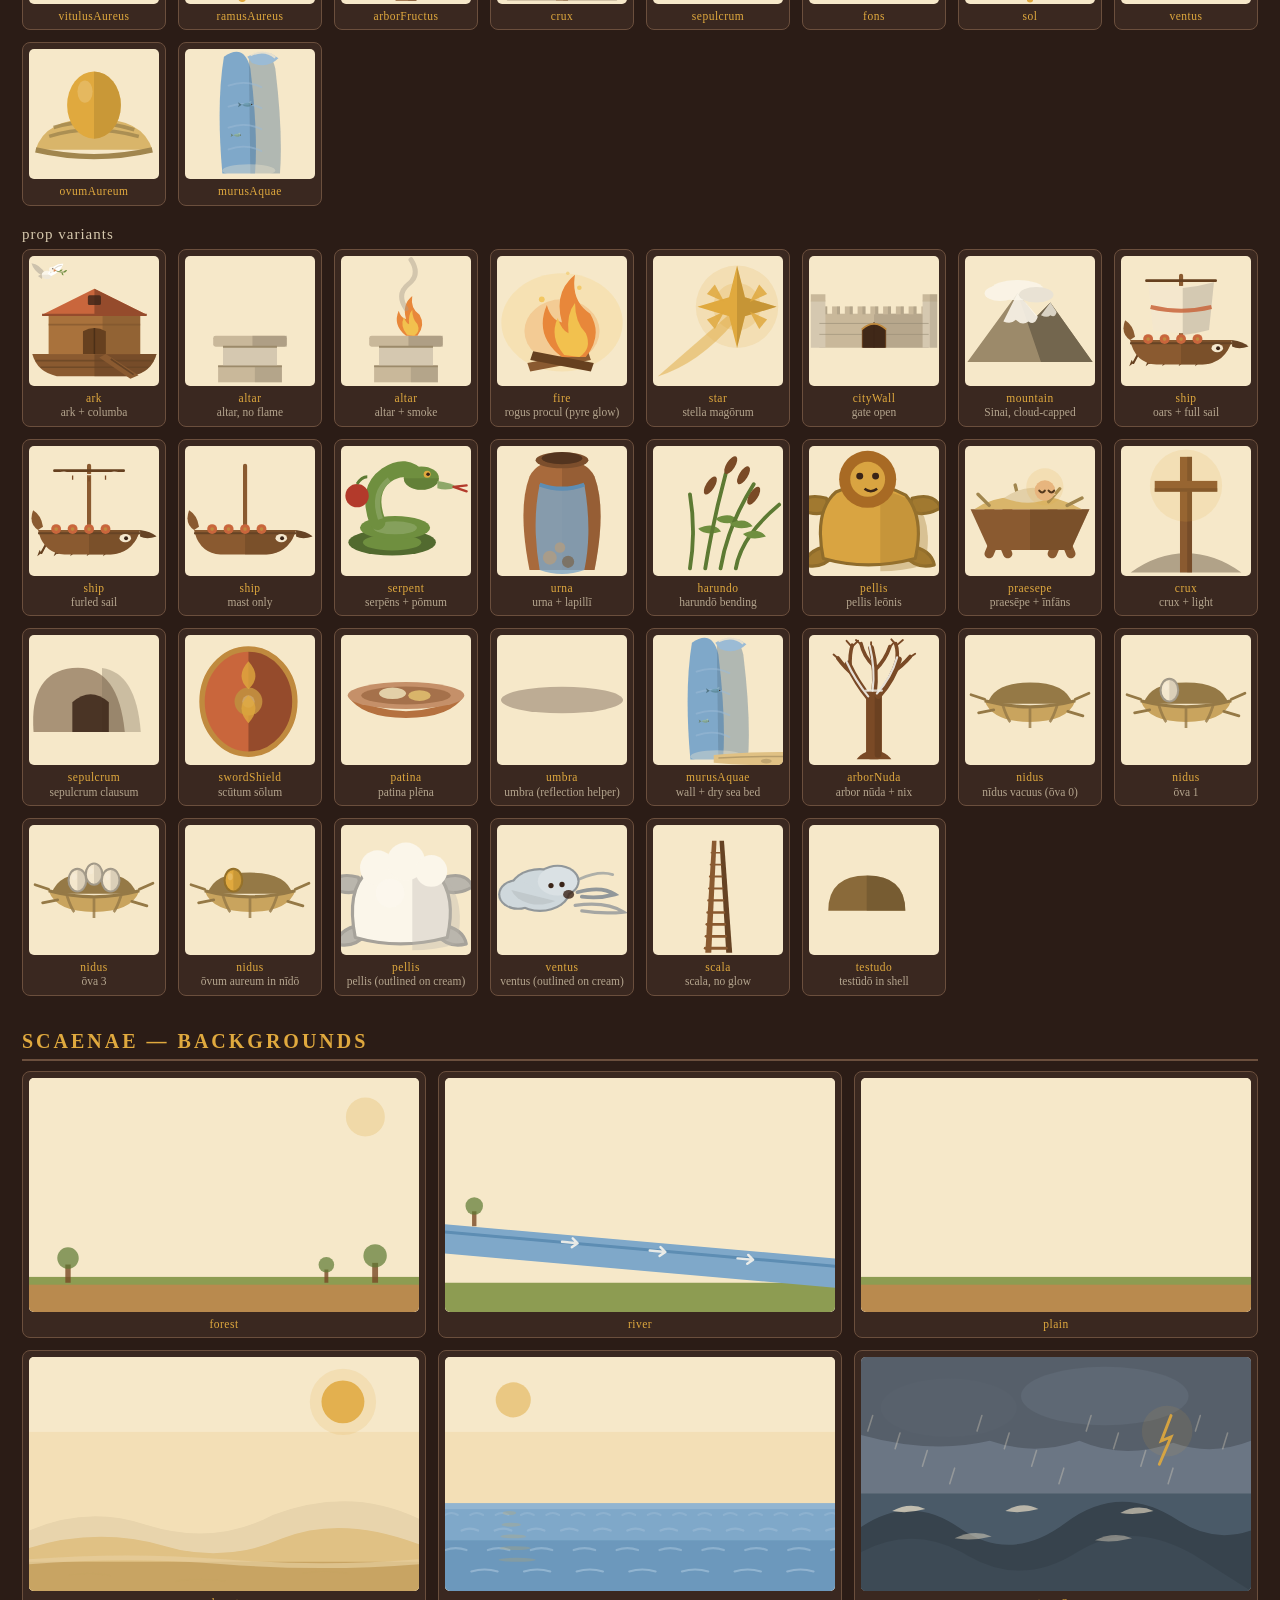
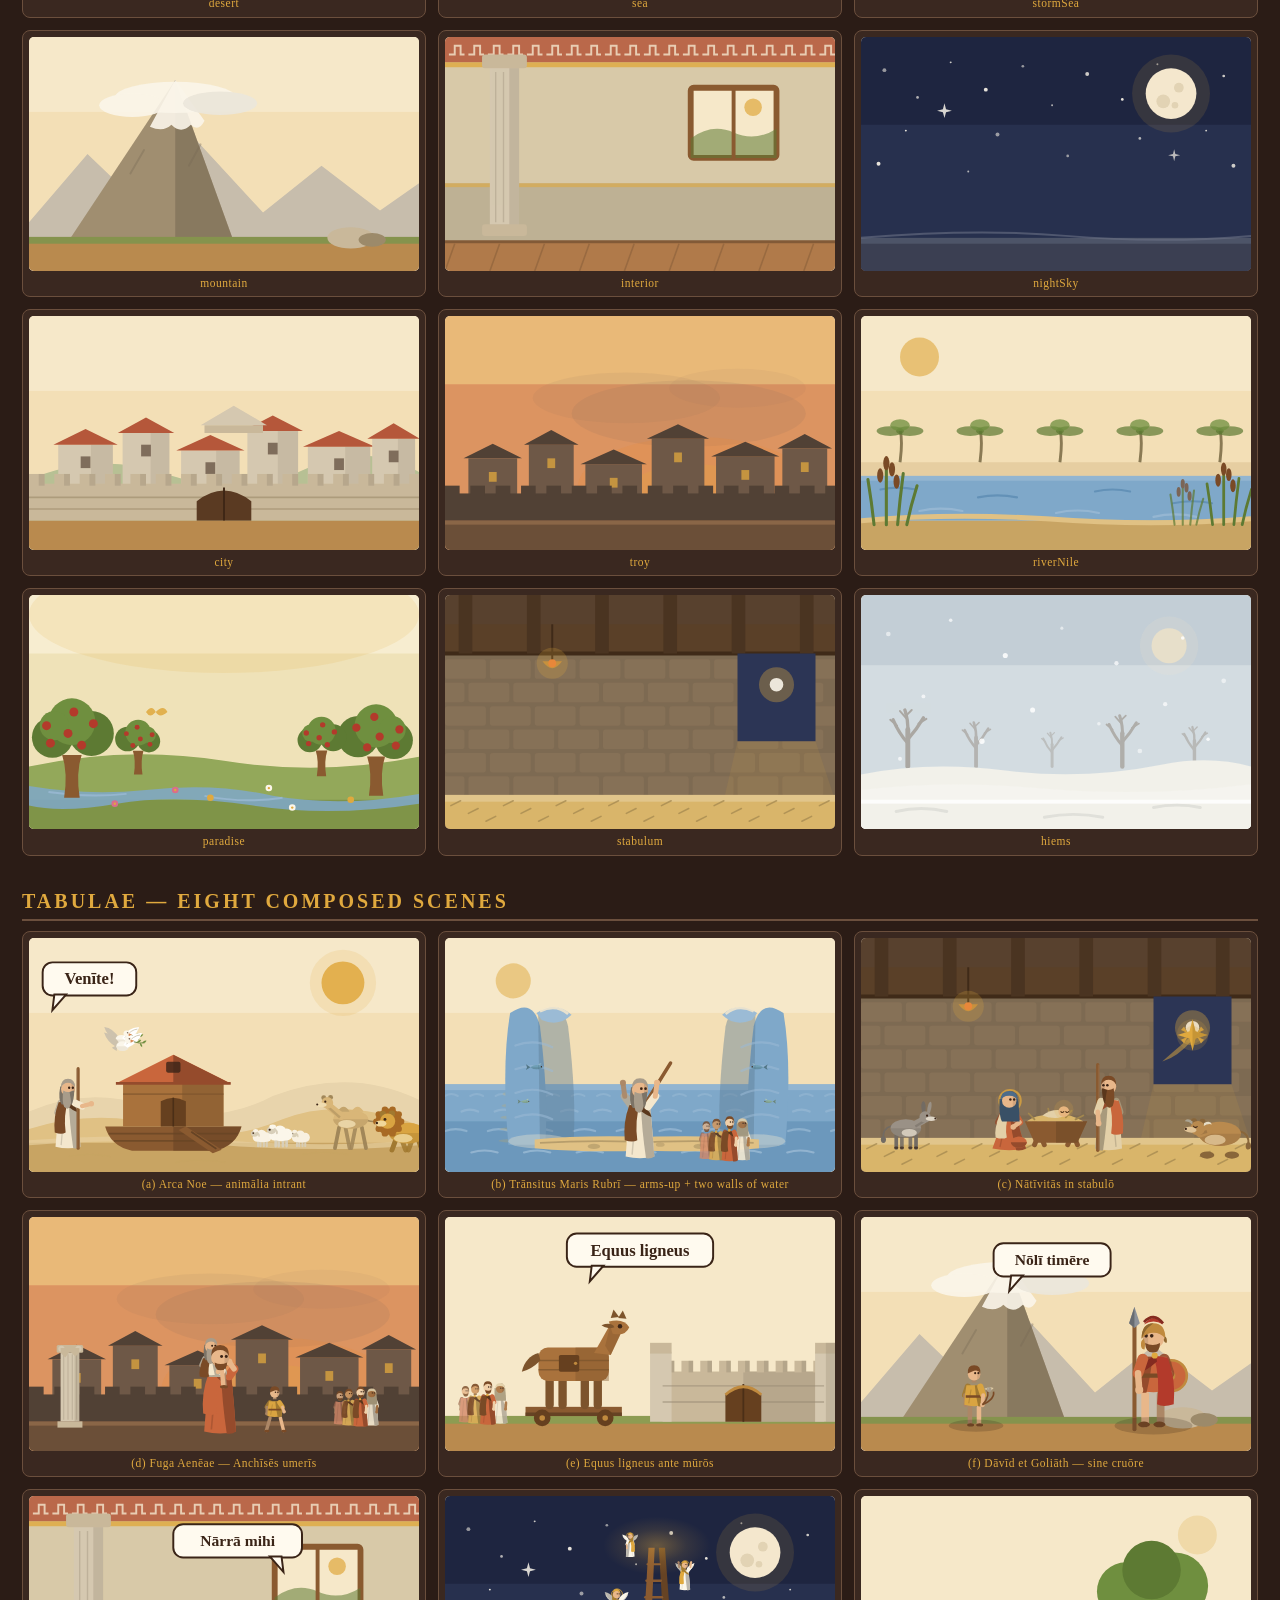
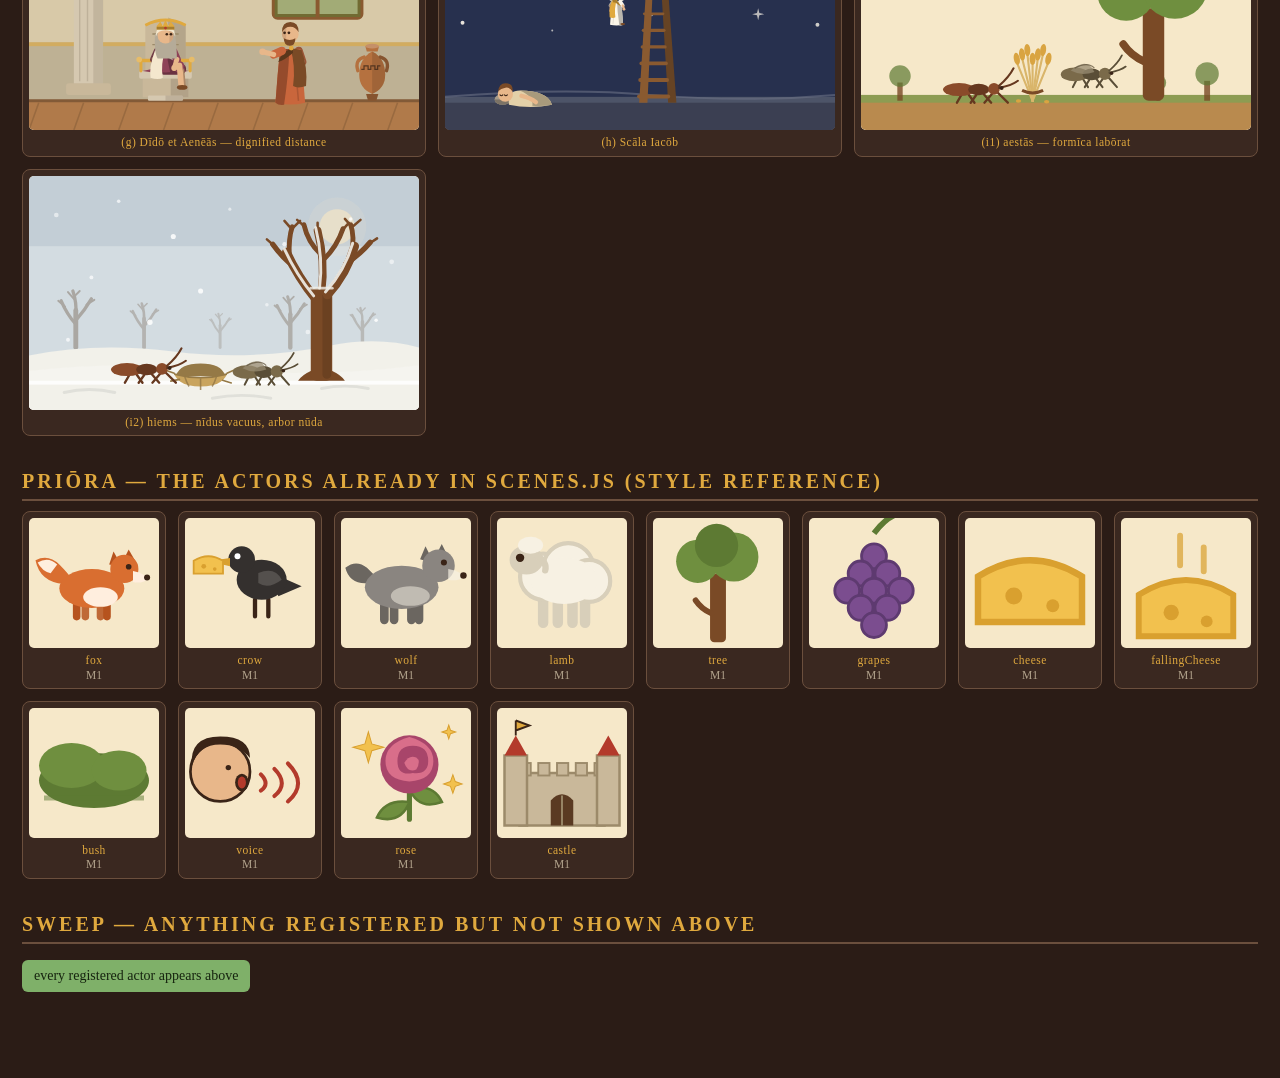
==== commit 7fb789fa: "M2: winter set + nest Three gaps the R2 content pilot hit, all of which recur in later regions.  bac" ====
--- a/tests/art-gallery.html
+++ b/tests/art-gallery.html
@@ -213,7 +213,7 @@
     'fire', 'cityWall', 'mountain', 'ship', 'woodenHorse', 'swordShield', 'amphora',
     'temple', 'throne', 'palmTree', 'fiscella', 'scala', 'arcaFoederis', 'grapevine',
     'quercus', 'harundo', 'urna', 'umbra', 'columna', 'praesepe', 'mensa', 'patina',
-    'rete', 'truncus', 'fascis', 'frumentum', 'pellis', 'turris', 'pyramis',
+    'rete', 'truncus', 'fascis', 'frumentum', 'pellis', 'turris', 'pyramis', 'arborNuda', 'nidus',
     'rubusArdens', 'vitulusAureus', 'ramusAureus', 'arborFructus', 'crux', 'sepulcrum',
     'fons', 'sol', 'ventus', 'ovumAureum', 'murusAquae'];
   for (i = 0; i < props.length; i++) { cell(g, props[i], {}, ''); }
@@ -241,6 +241,13 @@
   cell(g, 'patina', { food: true }, 'patina plēna');
   cell(g, 'umbra', { w: 46, h: 10, opacity: 0.3 }, 'umbra (reflection helper)');
   cell(g, 'murusAquae', { floor: 150 }, 'wall + dry sea bed');
+  cell(g, 'arborNuda', { nix: true }, 'arbor nūda + nix');
+  cell(g, 'nidus', { ova: 0 }, 'nīdus vacuus (ōva 0)');
+  cell(g, 'nidus', { ova: 1 }, 'ōva 1');
+  cell(g, 'nidus', { ova: 3 }, 'ōva 3');
+  cell(g, 'nidus', { ova: 1, aureum: true }, 'ōvum aureum in nīdō');
+  cell(g, 'pellis', {}, 'pellis (outlined on cream)');
+  cell(g, 'ventus', {}, 'ventus (outlined on cream)');
   cell(g, 'scala', { glow: false }, 'scala, no glow');
   cell(g, 'testudo', { pose: 'hide' }, 'testūdō in shell');
 
@@ -332,6 +339,23 @@
     { t: 'person', x: 246, y: 96, s: 0.34, role: 'angel', pose: 'arms-up' },
     { t: 'person', x: 190, y: 62, s: 0.28, role: 'angel', pose: 'stand', flip: true }
   ] }, '(h) Scāla Iacōb');
+
+  /* (i) the aestās -> hiems pair: same tree, same spot, two seasons.
+     This is the pairing R2's Formīca et Cicāda turns on, so it is
+     staged here as an acceptance test of the winter set. */
+  sceneCell(g, { bg: 'forest', items: [
+    { t: 'tree', x: 300, y: 210, s: 1 },
+    { t: 'formica', x: 120, y: 212, s: 1.5 },
+    { t: 'frumentum', x: 176, y: 212, s: 0.9 },
+    { t: 'cicada', x: 236, y: 196, s: 1.3 }
+  ] }, '(i1) aestās — formīca labōrat');
+
+  sceneCell(g, { bg: 'hiems', items: [
+    { t: 'arborNuda', x: 300, y: 210, s: 1, nix: true },
+    { t: 'nidus', x: 176, y: 214, s: 0.9, ova: 0 },
+    { t: 'formica', x: 120, y: 212, s: 1.5 },
+    { t: 'cicada', x: 240, y: 214, s: 1.3 }
+  ] }, '(i2) hiems — nīdus vacuus, arbor nūda');
 
   /* ================= 6. THE OLDER ACTORS =================
      The M1 actors from js/scenes.js, shown last and deliberately: the M2
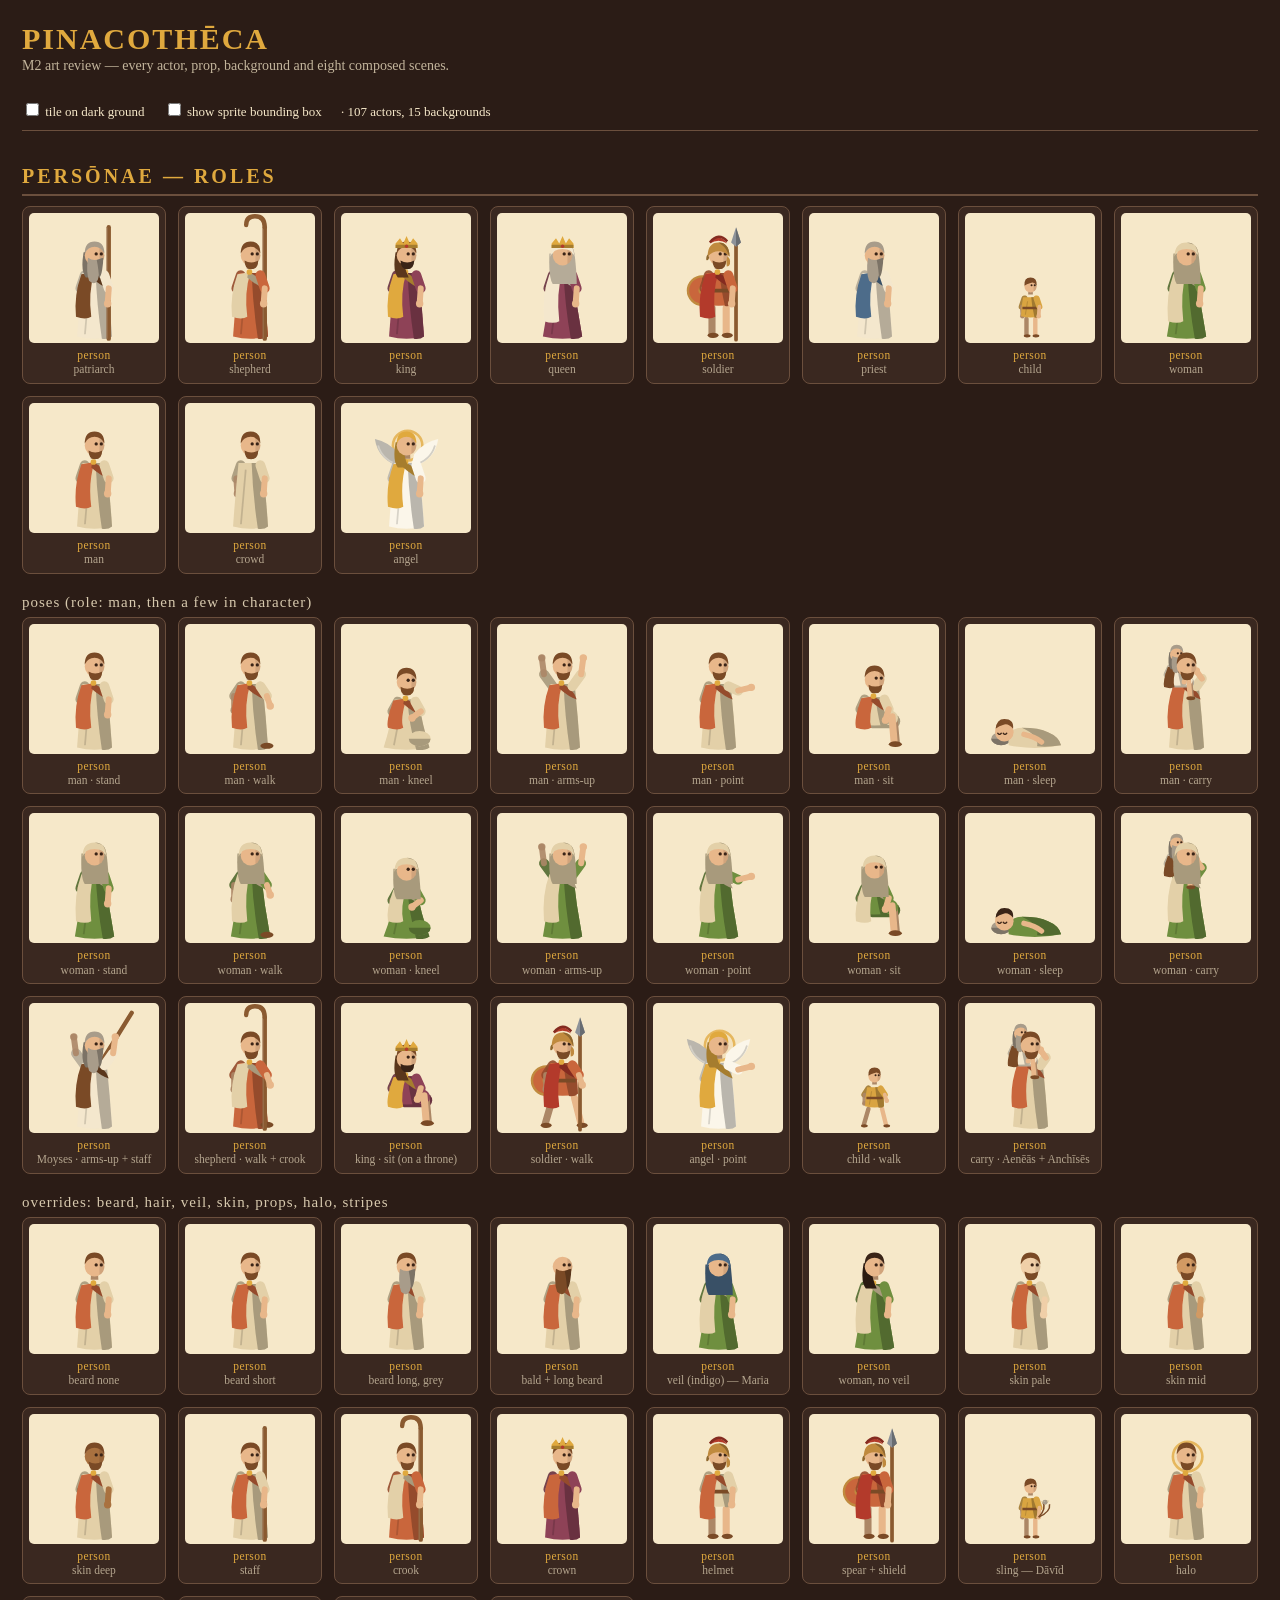
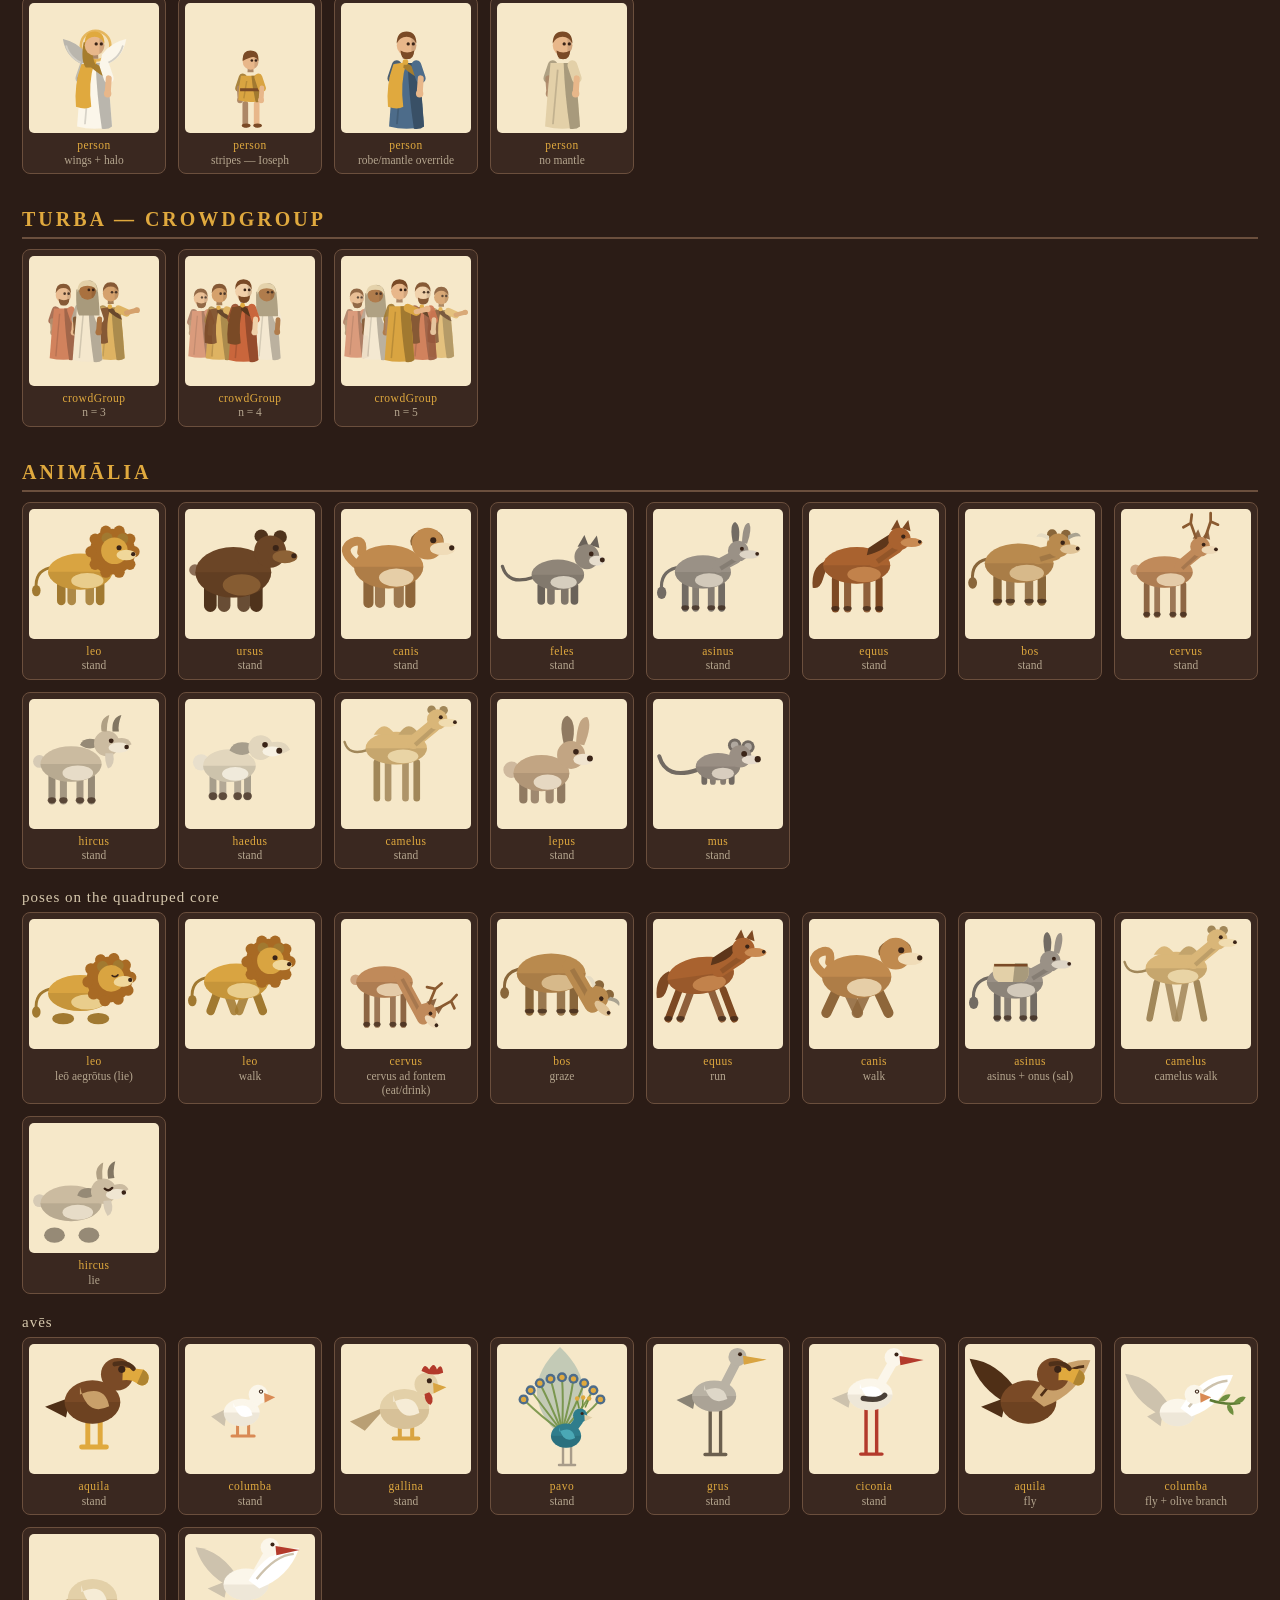
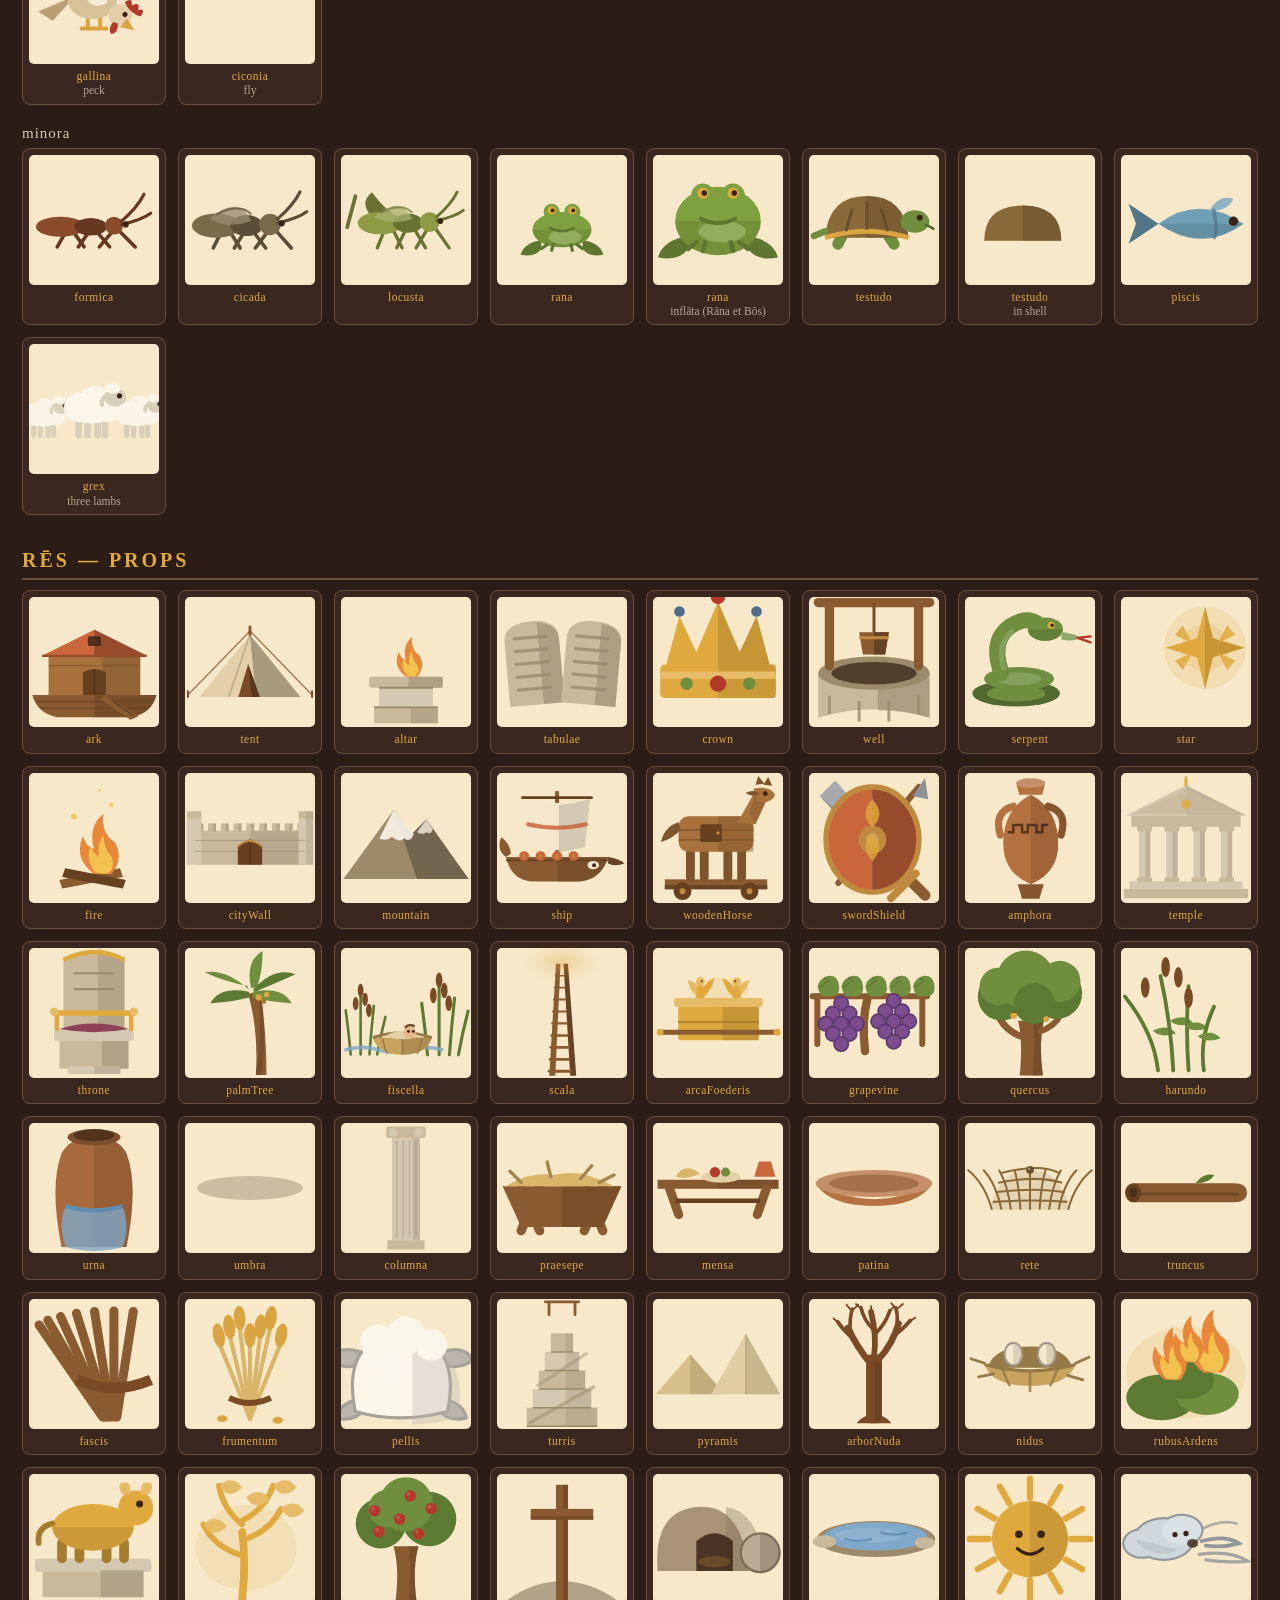
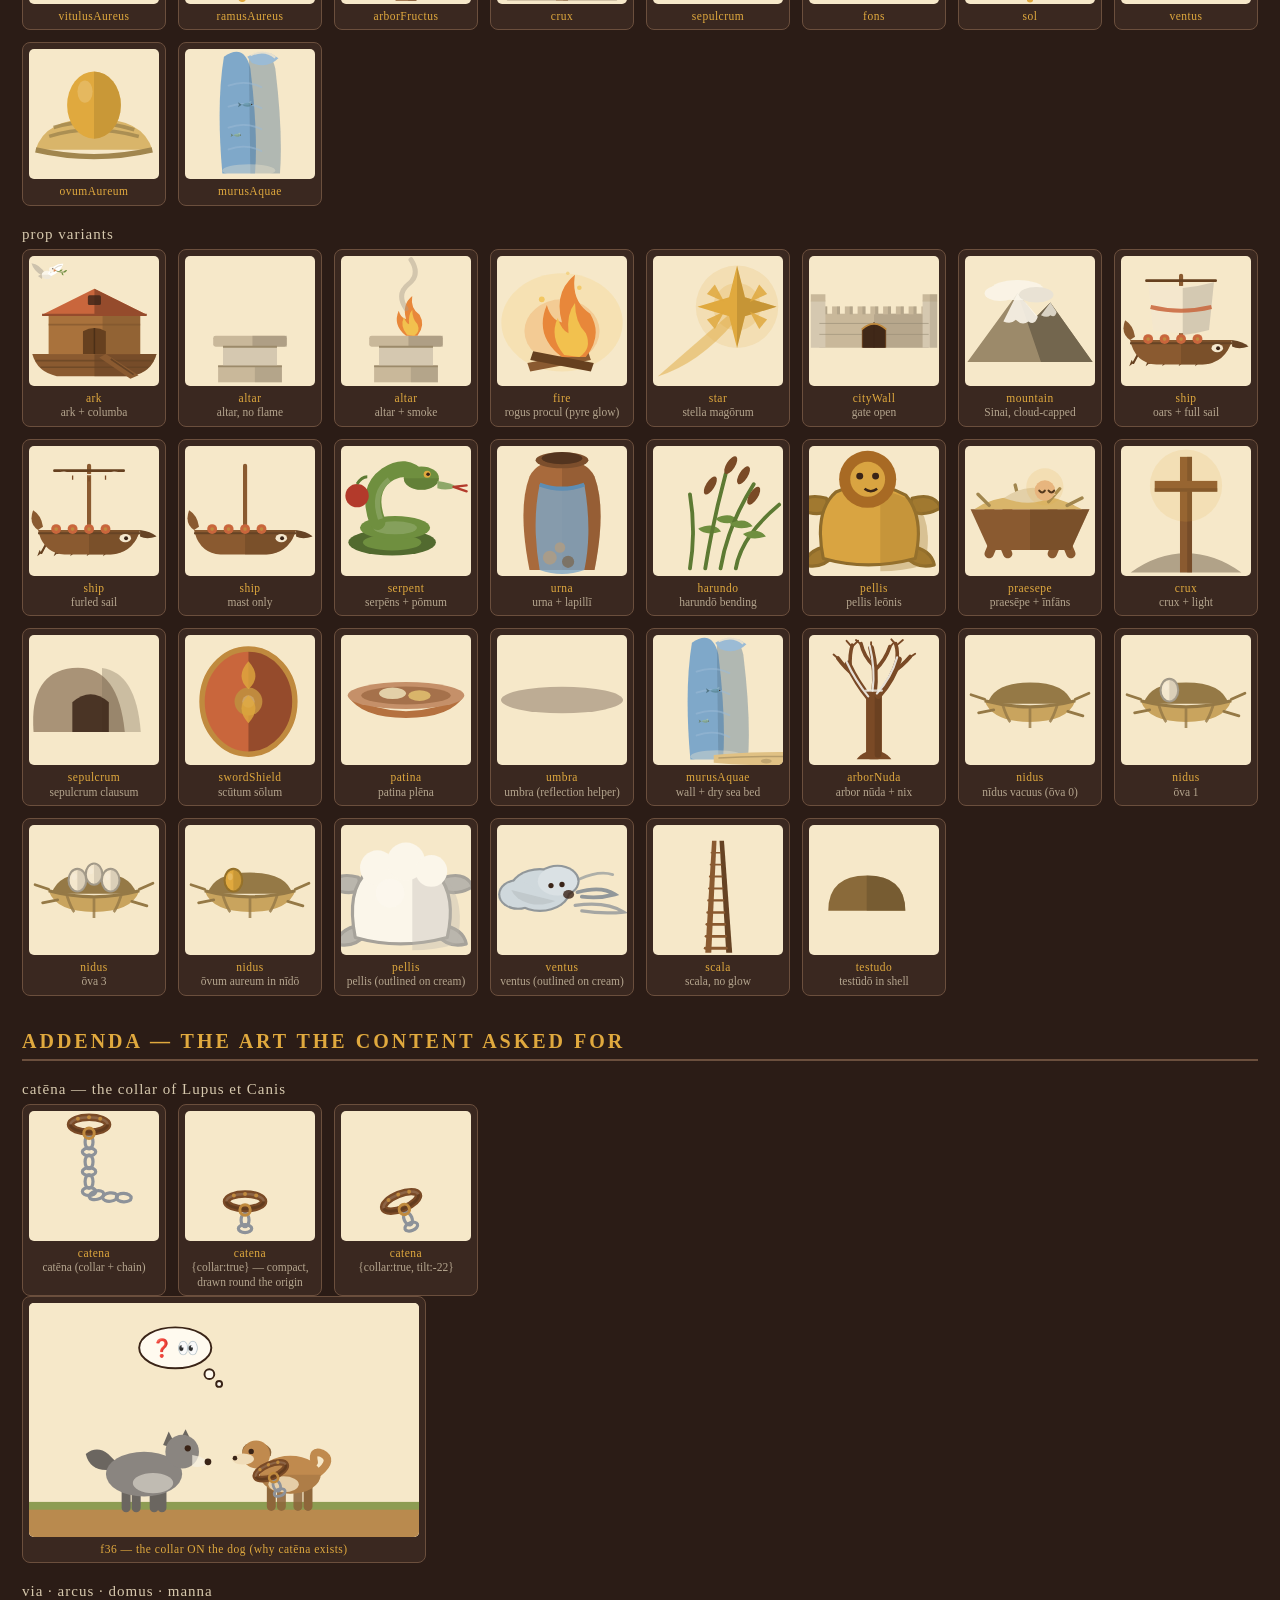
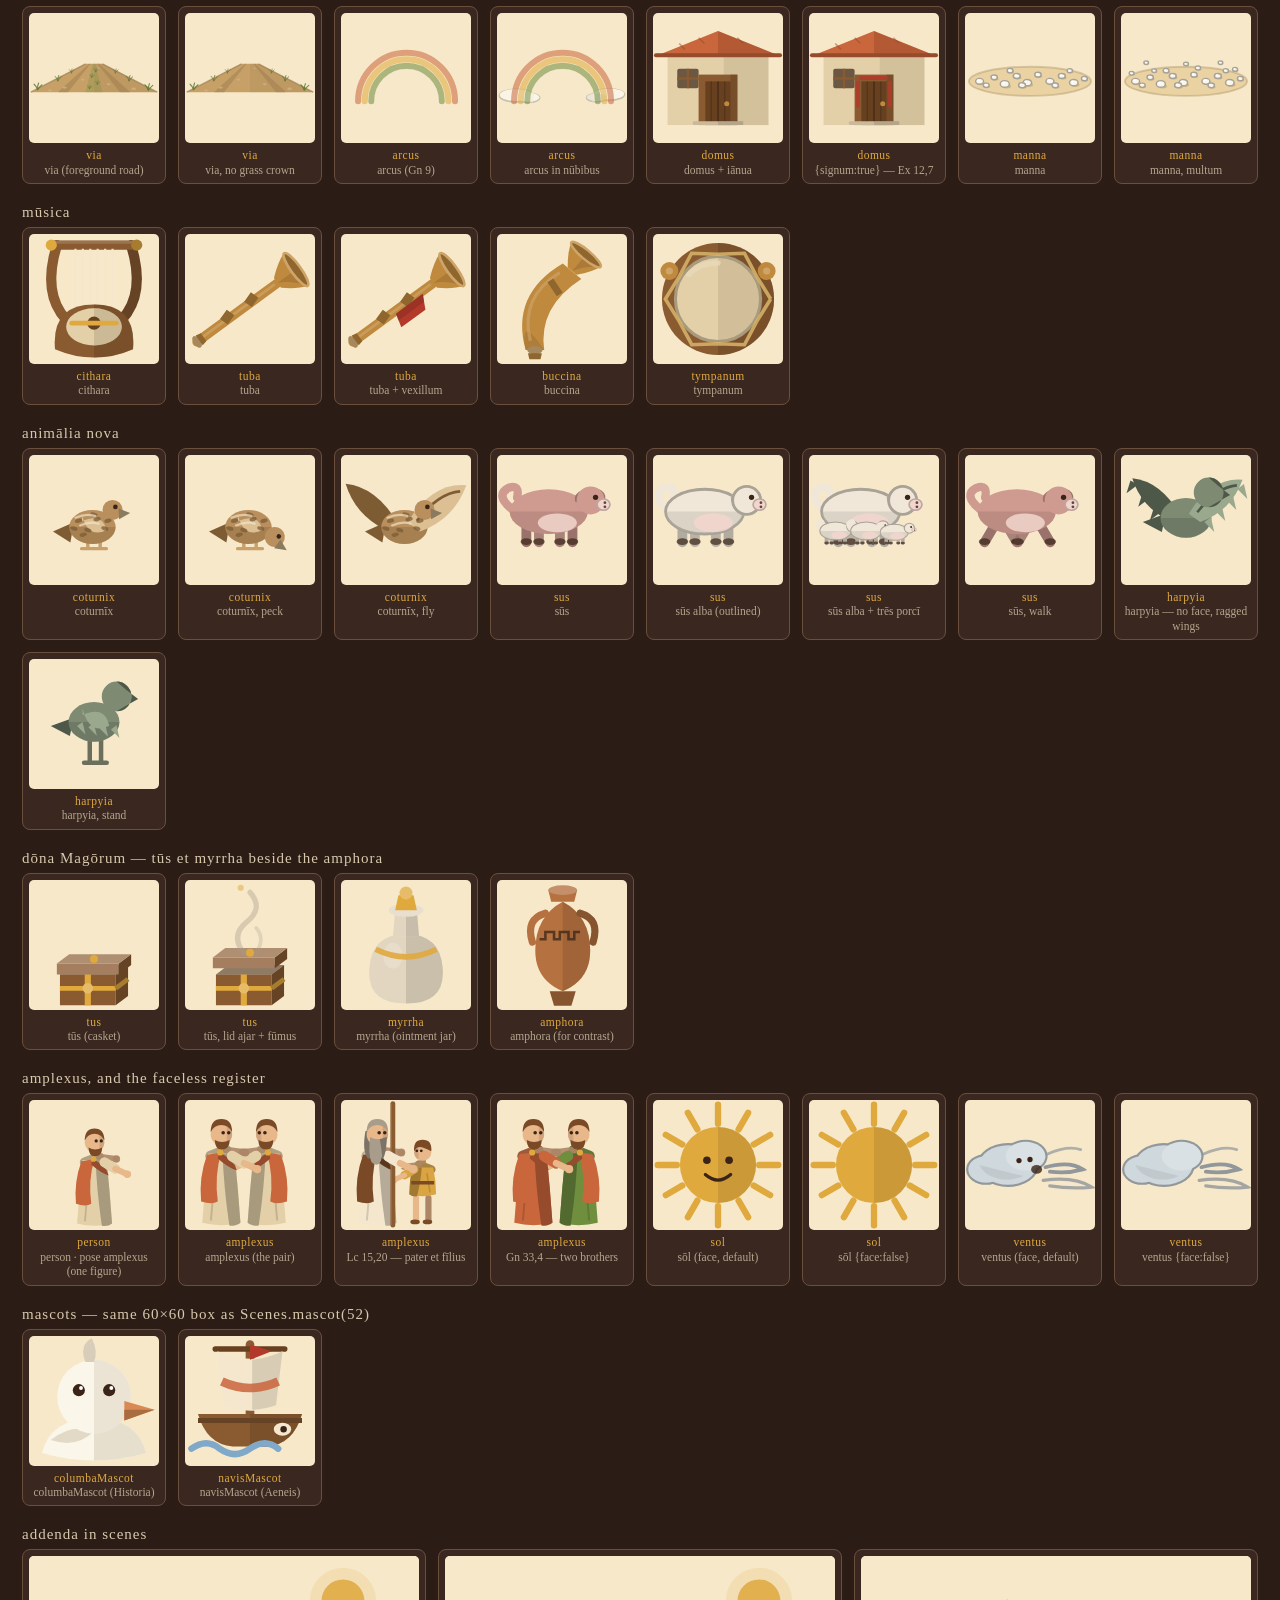
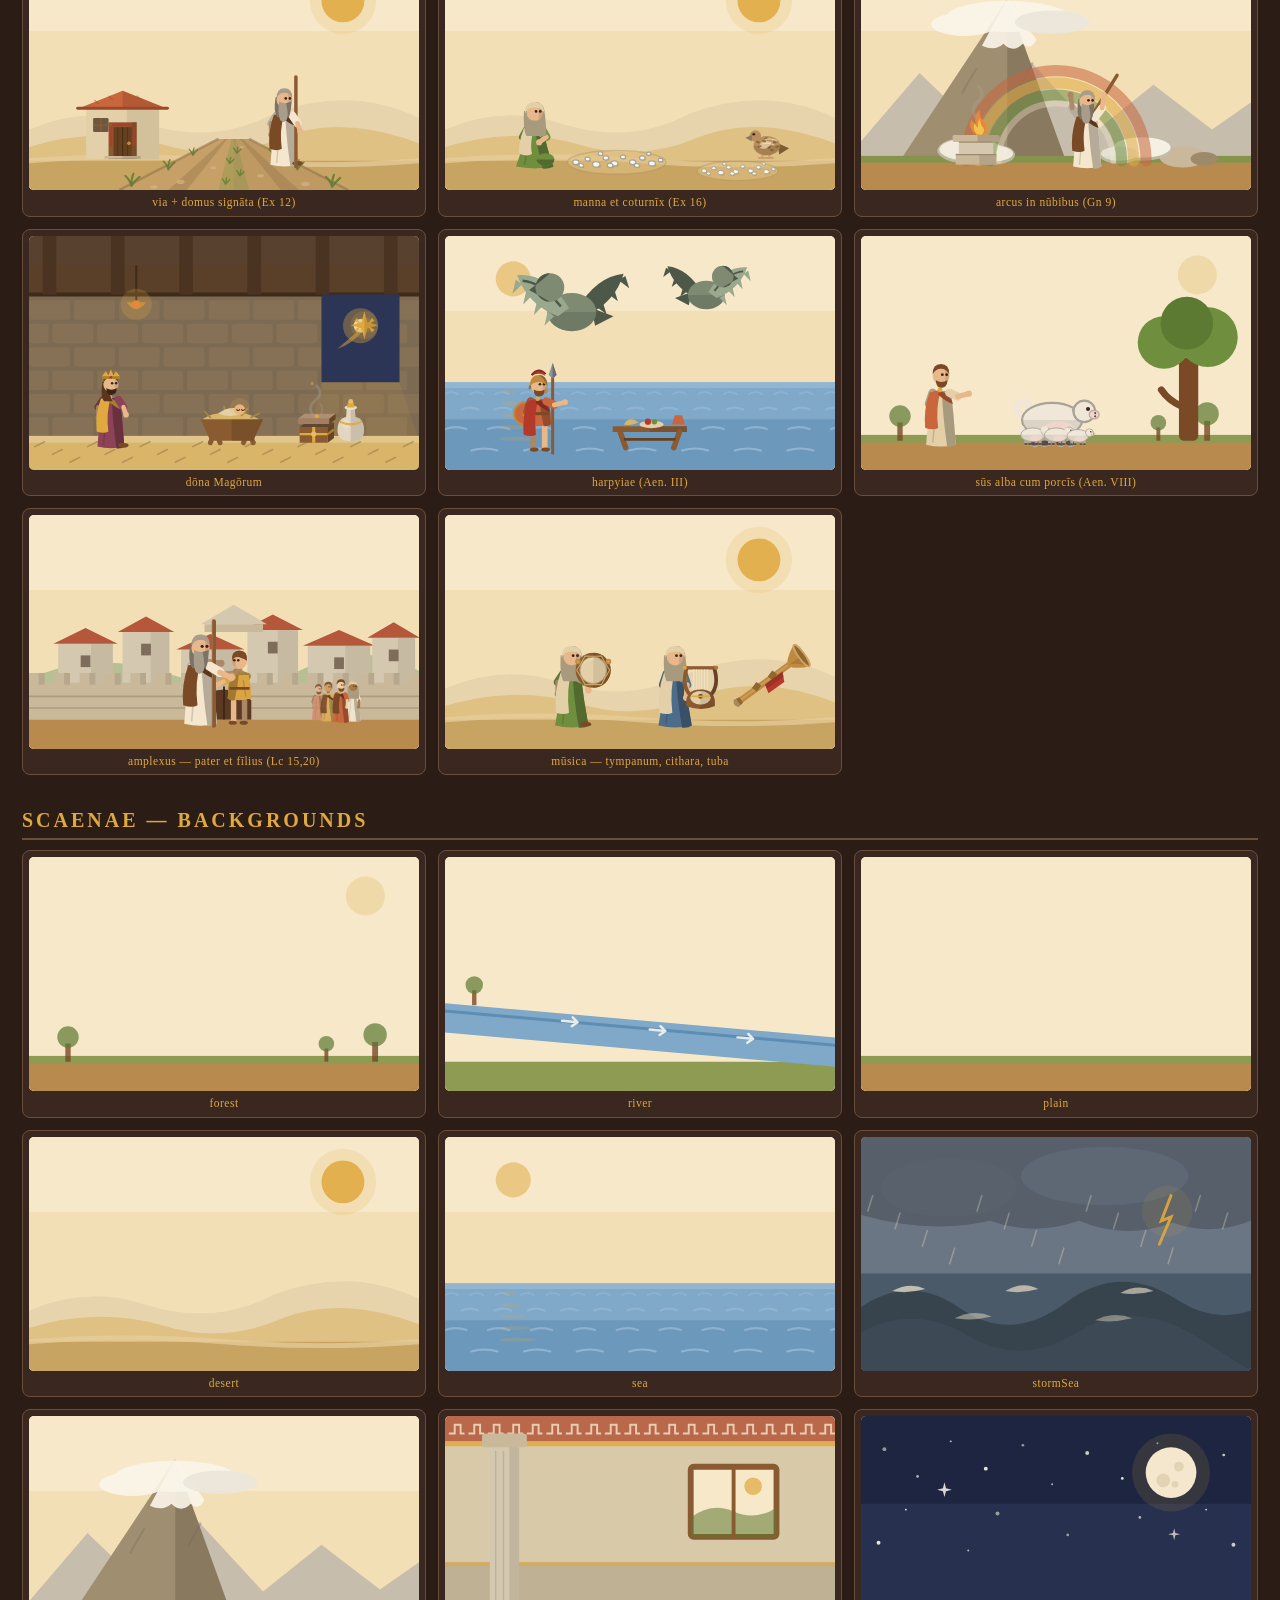
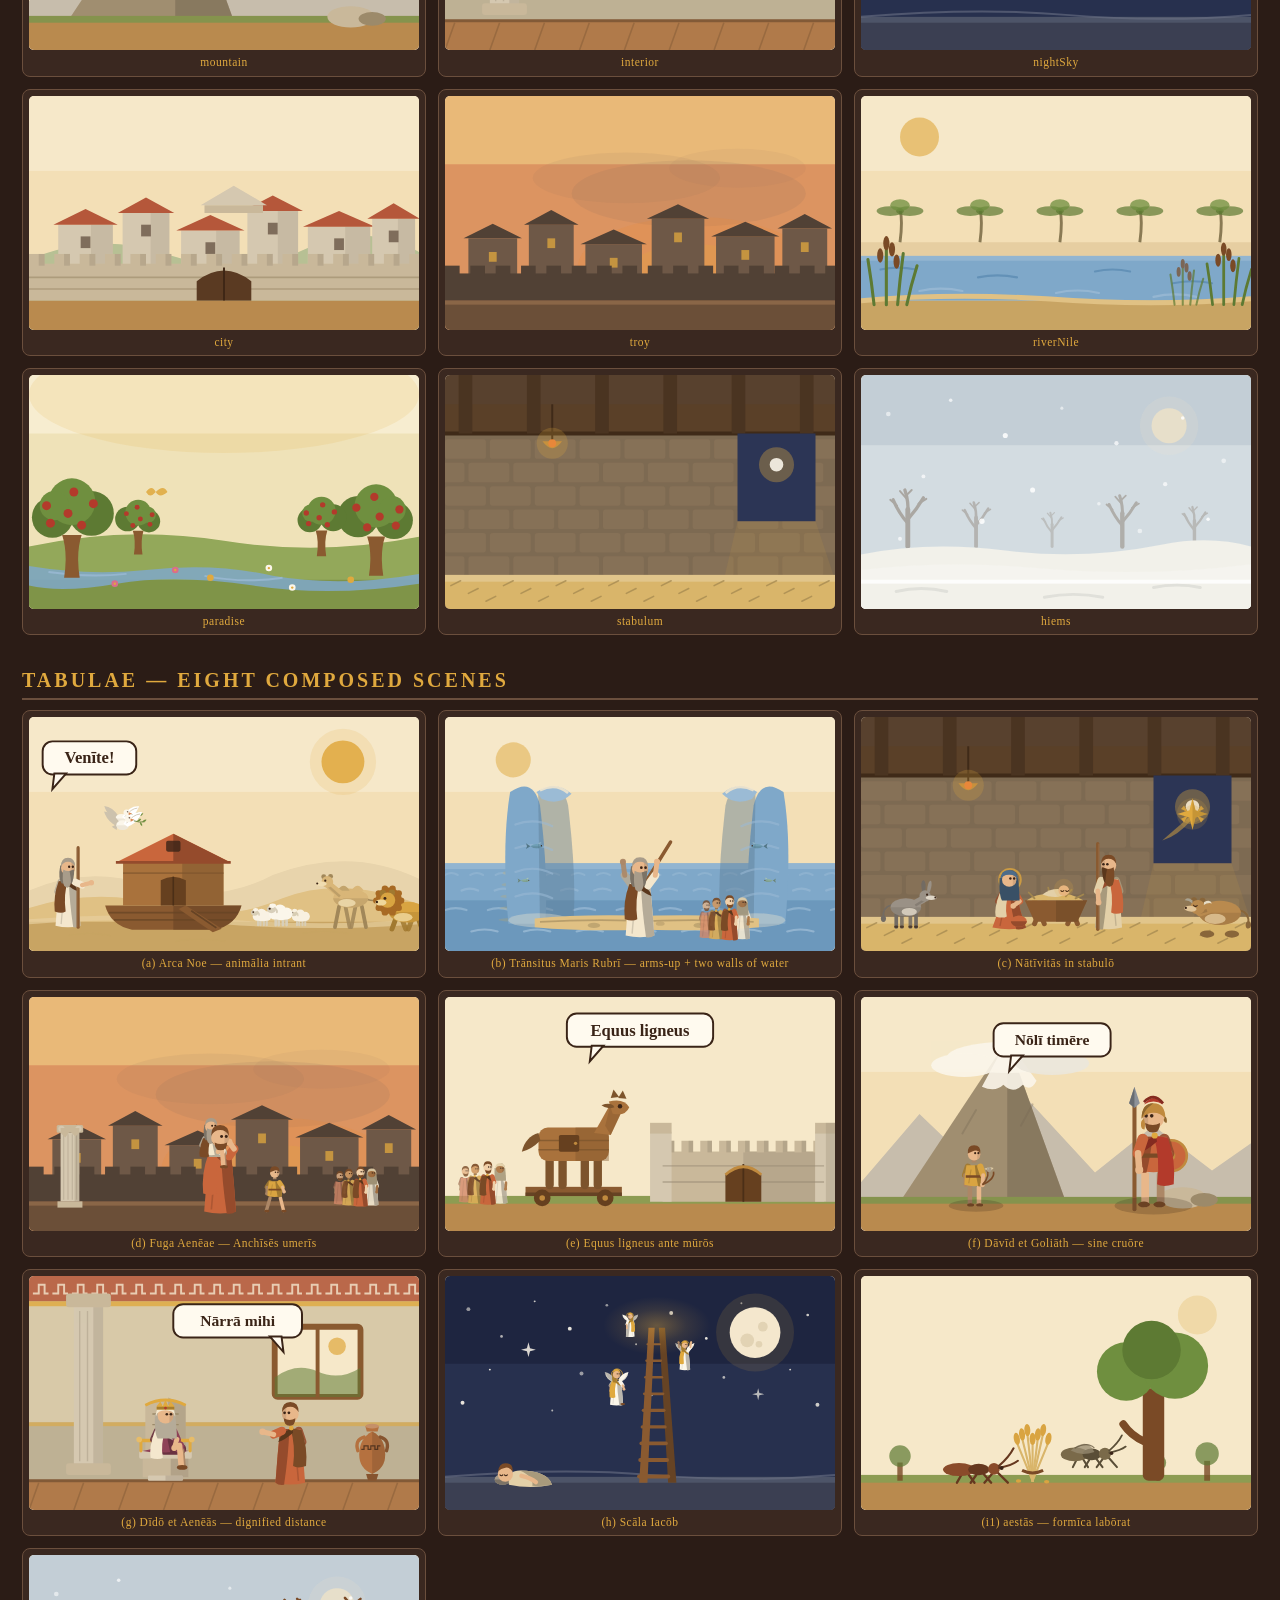
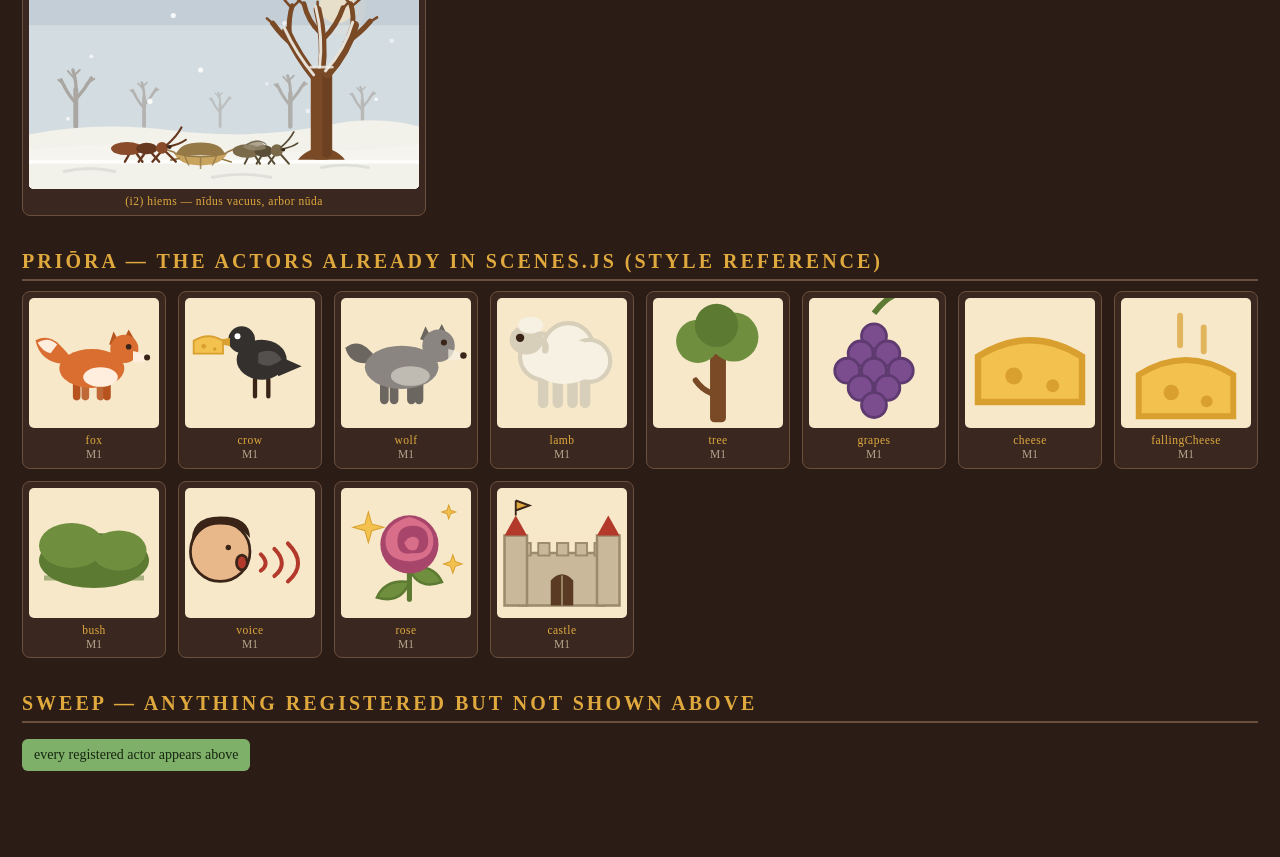
==== commit 5b0a5352: "ART2: catena/via/arcus, musica set, domus, manna, sus, tus+myrrha, coturnix, harpyia, amplexus, face" ====
--- a/tests/art-gallery.html
+++ b/tests/art-gallery.html
@@ -251,6 +251,132 @@
   cell(g, 'scala', { glow: false }, 'scala, no glow');
   cell(g, 'testudo', { pose: 'hide' }, 'testūdō in shell');
 
+  /* ================= 3b. ART2 ADDENDUM =================
+     The gaps the finished content reported (content/_ledger-*.md,
+     "MISSING ART"). Reviewed as a block so the addition can be judged
+     against the M2 set above rather than hidden among it. */
+  h2('Addenda — the art the content asked for');
+
+  h3('catēna — the collar of Lupus et Canis');
+  g = grid();
+  cell(g, 'catena', {}, 'catēna (collar + chain)');
+  cell(g, 'catena', { collar: true }, '{collar:true} — compact, drawn round the origin');
+  cell(g, 'catena', { collar: true, tilt: -22 }, '{collar:true, tilt:-22}');
+  sceneCell(grid(true), { bg: 'plain', items: [
+    { t: 'wolf', x: 118, y: 210, s: 1.15 },
+    { t: 'canis', x: 268, y: 210, s: 1.3, flip: true },
+    /* THE PLACEMENT CONTENT SHOULD COPY. canis has no neck — its head
+       circle sits straight on the body — so the band goes on the
+       head/shoulder junction: for a dog at (X,210) scale k facing LEFT,
+       about (X - 18k, 210 - 29k) with tilt -22. Mirror the tilt sign for a
+       dog facing right. */
+    { t: 'catena', x: 248, y: 172, s: 1.1, collar: true, tilt: -22 }
+  ], bubbles: [{ x: 150, y: 46, w: 74, h: 42, text: '❓ 👀', kind: 'thought', tail: 'right', fs: 18 }] },
+    'f36 — the collar ON the dog (why catēna exists)');
+
+  h3('via · arcus · domus · manna');
+  g = grid();
+  cell(g, 'via', {}, 'via (foreground road)');
+  cell(g, 'via', { herba: false }, 'via, no grass crown');
+  cell(g, 'arcus', {}, 'arcus (Gn 9)');
+  cell(g, 'arcus', { nubes: true }, 'arcus in nūbibus');
+  cell(g, 'domus', {}, 'domus + iānua');
+  cell(g, 'domus', { signum: true }, '{signum:true} — Ex 12,7');
+  cell(g, 'manna', {}, 'manna');
+  cell(g, 'manna', { n: 22 }, 'manna, multum');
+
+  h3('mūsica');
+  g = grid();
+  cell(g, 'cithara', {}, 'cithara');
+  cell(g, 'tuba', {}, 'tuba');
+  cell(g, 'tuba', { vexillum: true }, 'tuba + vexillum');
+  cell(g, 'buccina', {}, 'buccina');
+  cell(g, 'tympanum', {}, 'tympanum');
+
+  h3('animālia nova');
+  g = grid();
+  cell(g, 'coturnix', {}, 'coturnīx');
+  cell(g, 'coturnix', { pose: 'peck' }, 'coturnīx, peck');
+  cell(g, 'coturnix', { pose: 'fly' }, 'coturnīx, fly');
+  cell(g, 'sus', {}, 'sūs');
+  cell(g, 'sus', { alba: true }, 'sūs alba (outlined)');
+  cell(g, 'sus', { alba: true, porci: 3 }, 'sūs alba + trēs porcī');
+  cell(g, 'sus', { pose: 'walk' }, 'sūs, walk');
+  cell(g, 'harpyia', { pose: 'fly' }, 'harpyia — no face, ragged wings');
+  cell(g, 'harpyia', {}, 'harpyia, stand');
+
+  h3('dōna Magōrum — tūs et myrrha beside the amphora');
+  g = grid();
+  cell(g, 'tus', {}, 'tūs (casket)');
+  cell(g, 'tus', { fumus: true }, 'tūs, lid ajar + fūmus');
+  cell(g, 'myrrha', {}, 'myrrha (ointment jar)');
+  cell(g, 'amphora', {}, 'amphora (for contrast)');
+
+  h3('amplexus, and the faceless register');
+  g = grid();
+  cell(g, 'person', { role: 'man', pose: 'amplexus' }, 'person · pose amplexus (one figure)');
+  cell(g, 'amplexus', {}, 'amplexus (the pair)');
+  cell(g, 'amplexus', { role: 'patriarch', alterRole: 'child', alterK: 0.8 }, 'Lc 15,20 — pater et fīlius');
+  cell(g, 'amplexus', { role: 'man', robeColor: '#c9663c', alterRole: 'man', alterRobe: '#6f8f3f' },
+    'Gn 33,4 — two brothers');
+  cell(g, 'sol', {}, 'sōl (face, default)');
+  cell(g, 'sol', { face: false }, 'sōl {face:false}');
+  cell(g, 'ventus', {}, 'ventus (face, default)');
+  cell(g, 'ventus', { face: false }, 'ventus {face:false}');
+
+  h3('mascots — same 60×60 box as Scenes.mascot(52)');
+  g = grid();
+  cell(g, 'columbaMascot', {}, 'columbaMascot (Historia)');
+  cell(g, 'navisMascot', {}, 'navisMascot (Aeneis)');
+
+  h3('addenda in scenes');
+  g = grid(true);
+  sceneCell(g, { bg: 'desert', items: [
+    { t: 'via', x: 210, y: 238, s: 1.05 },
+    { t: 'domus', x: 96, y: 208, s: 0.72, signum: true },
+    { t: 'person', x: 262, y: 214, s: 0.9, role: 'patriarch', pose: 'walk', staff: true }
+  ] }, 'via + domus signāta (Ex 12)');
+  sceneCell(g, { bg: 'desert', items: [
+    { t: 'manna', x: 176, y: 216, s: 1.1 },
+    { t: 'manna', x: 300, y: 224, s: 0.9 },
+    { t: 'coturnix', x: 330, y: 208, s: 0.9, flip: true },
+    { t: 'person', x: 92, y: 216, s: 0.92, role: 'woman', pose: 'kneel' }
+  ] }, 'manna et coturnīx (Ex 16)');
+  sceneCell(g, { bg: 'mountain', items: [
+    { t: 'arcus', x: 200, y: 210, s: 1.05, nubes: true },
+    { t: 'altar', x: 118, y: 214, s: 0.8, smoke: true },
+    { t: 'person', x: 232, y: 216, s: 0.9, role: 'patriarch', pose: 'arms-up' }
+  ] }, 'arcus in nūbibus (Gn 9)');
+  sceneCell(g, { bg: 'stabulum', items: [
+    { t: 'praesepe', x: 208, y: 214, s: 1, infans: true },
+    { t: 'person', x: 84, y: 216, s: 0.86, role: 'king', pose: 'walk' },
+    { t: 'tus', x: 292, y: 212, s: 0.8, fumus: true },
+    { t: 'myrrha', x: 330, y: 212, s: 0.8 },
+    { t: 'star', x: 344, y: 108, s: 0.55, comet: true }
+  ] }, 'dōna Magōrum');
+  sceneCell(g, { bg: 'sea', items: [
+    { t: 'harpyia', x: 130, y: 120, s: 1.4, pose: 'fly', flip: true },
+    { t: 'harpyia', x: 268, y: 92, s: 1.05, pose: 'fly' },
+    { t: 'mensa', x: 210, y: 218, s: 0.95 },
+    { t: 'person', x: 96, y: 220, s: 0.9, role: 'soldier', pose: 'point' }
+  ] }, 'harpyiae (Aen. III)');
+  sceneCell(g, { bg: 'forest', items: [
+    { t: 'sus', x: 196, y: 214, s: 1.1, alba: true, porci: 3 },
+    { t: 'person', x: 82, y: 214, s: 0.95, role: 'man', pose: 'point' },
+    { t: 'tree', x: 336, y: 210, s: 0.9 }
+  ] }, 'sūs alba cum porcīs (Aen. VIII)');
+  sceneCell(g, { bg: 'city', items: [
+    { t: 'amplexus', x: 176, y: 214, s: 1.05, role: 'patriarch', alterRole: 'child', alterK: 0.82 },
+    { t: 'crowdGroup', x: 320, y: 212, s: 0.5 }
+  ] }, 'amplexus — pater et fīlius (Lc 15,20)');
+  sceneCell(g, { bg: 'desert', items: [
+    { t: 'person', x: 130, y: 216, s: 0.95, role: 'woman', pose: 'walk' },
+    { t: 'tympanum', x: 152, y: 178, s: 0.72 },
+    { t: 'person', x: 236, y: 216, s: 0.95, role: 'woman', pose: 'stand', robeColor: '#4d6c8a' },
+    { t: 'cithara', x: 262, y: 200, s: 0.7 },
+    { t: 'tuba', x: 330, y: 200, s: 0.9, vexillum: true }
+  ] }, 'mūsica — tympanum, cithara, tuba');
+
   /* ================= 4. BACKGROUNDS ================= */
   h2('Scaenae — backgrounds');
   g = grid(true);
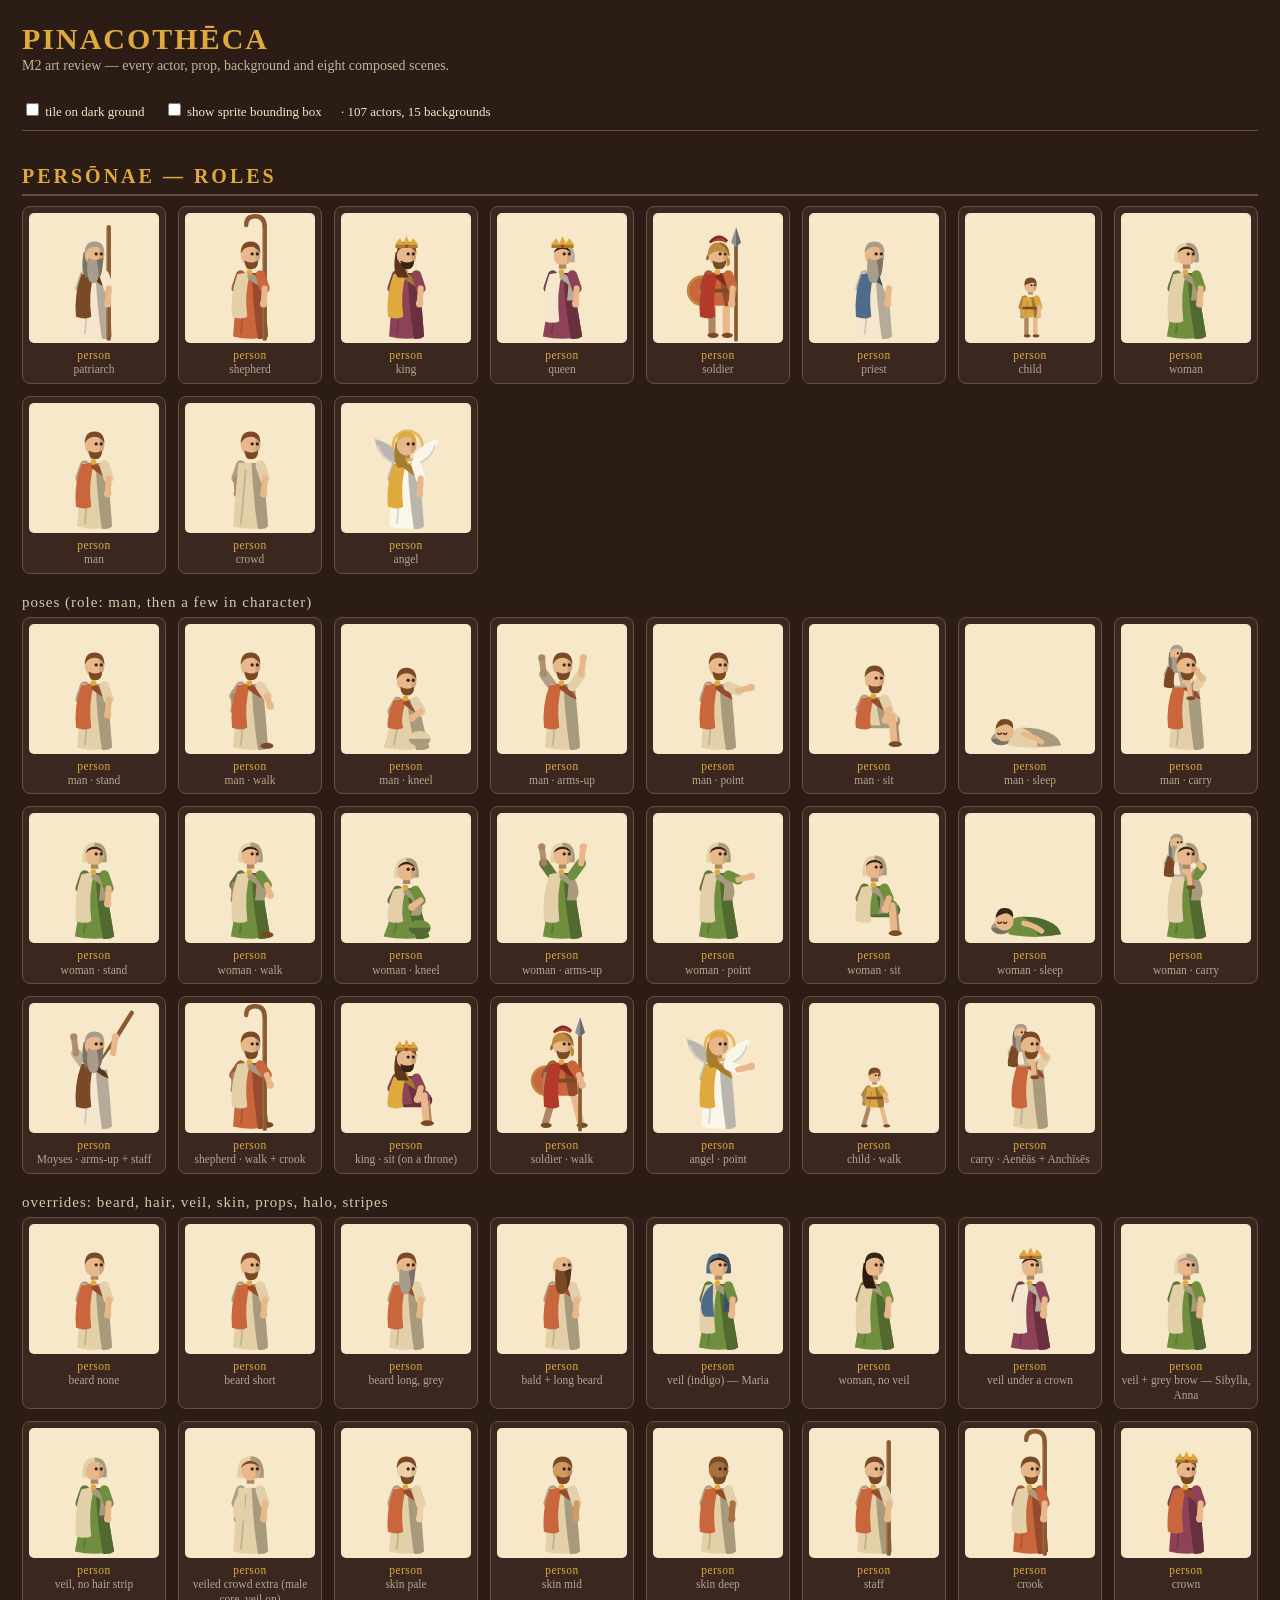
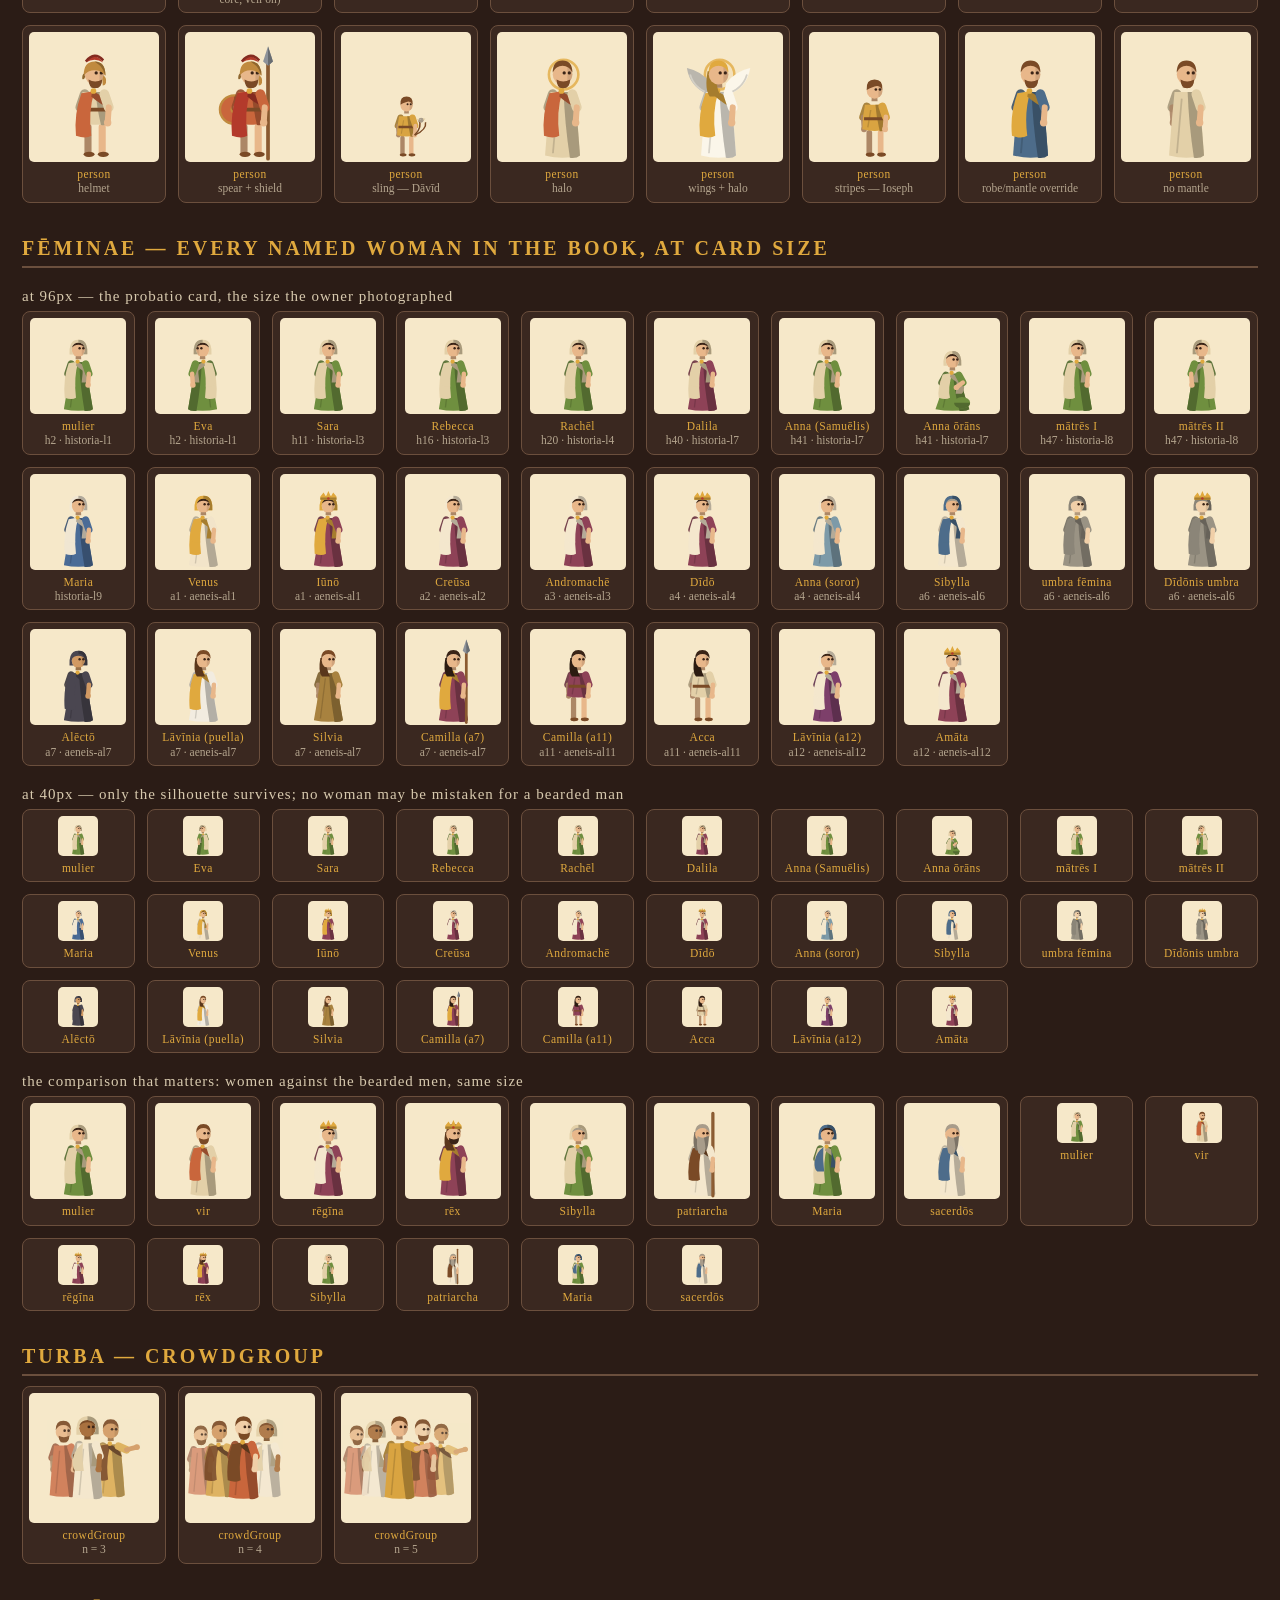
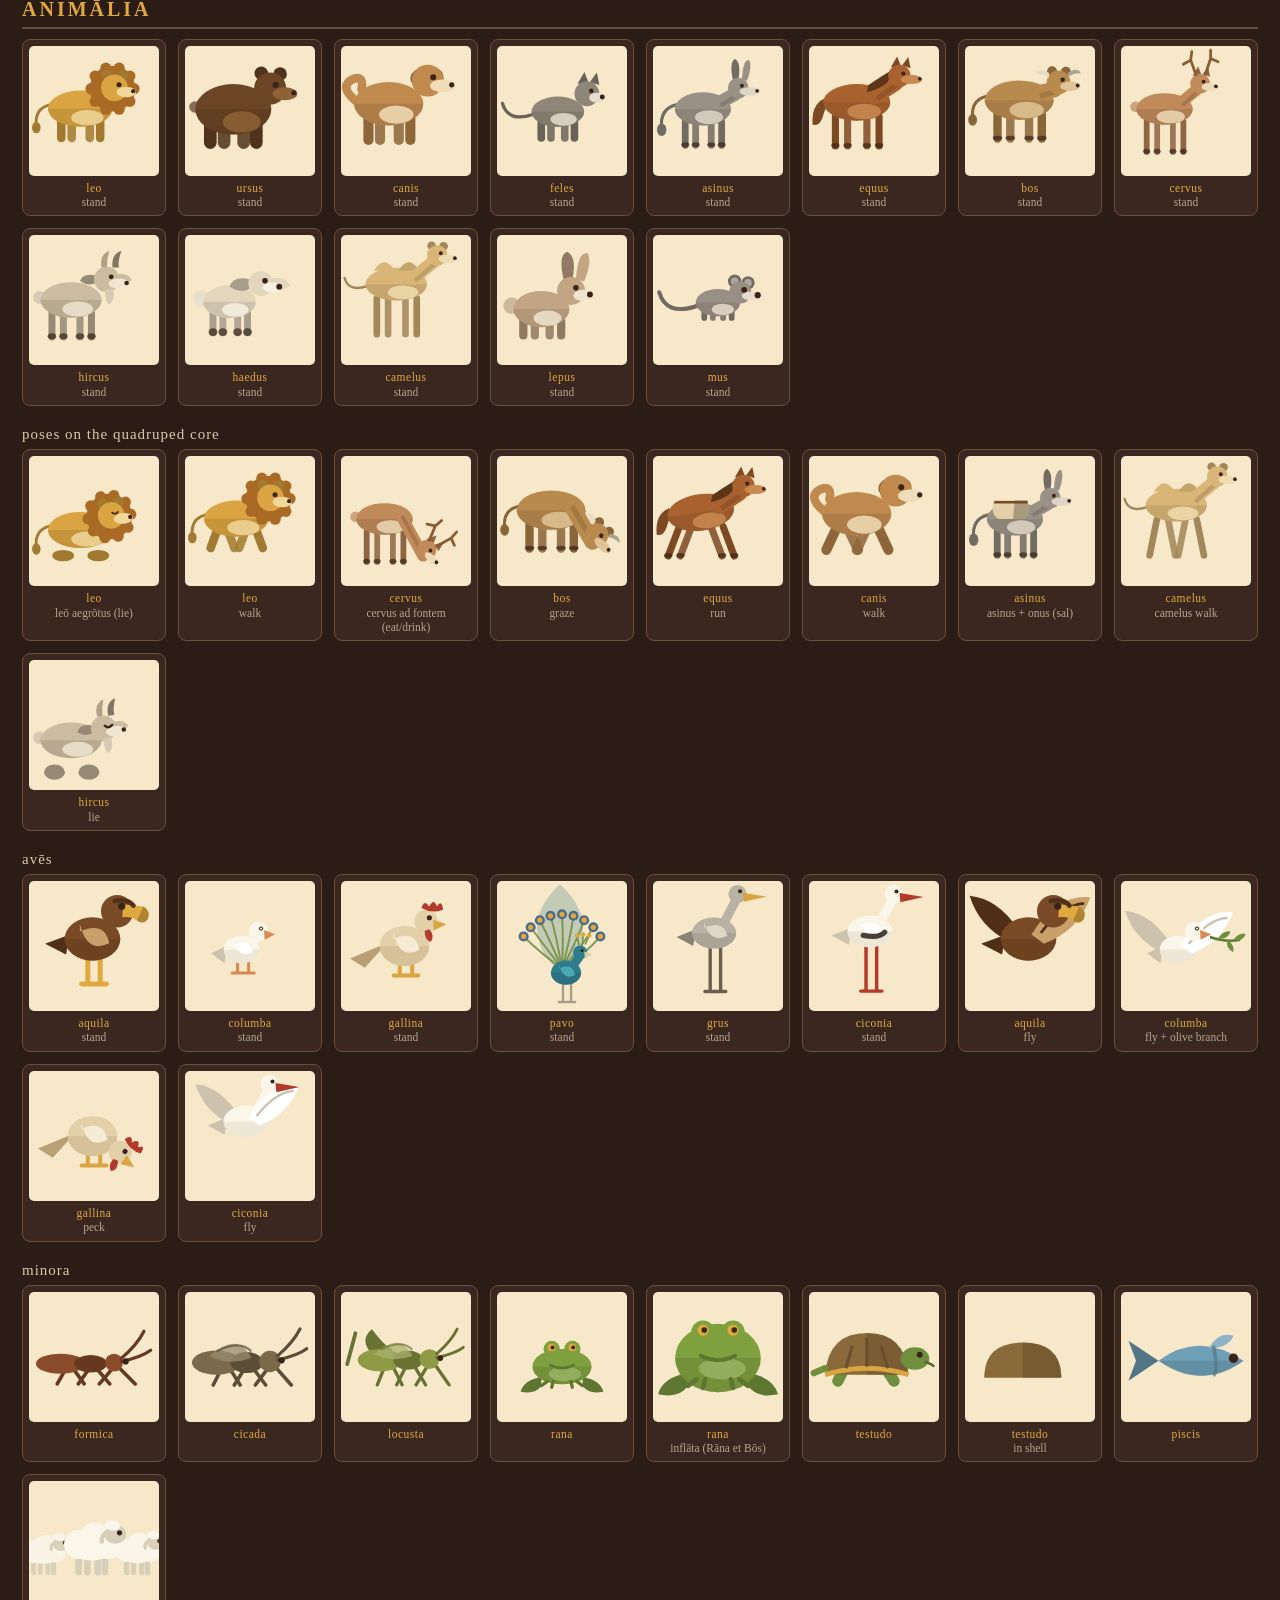
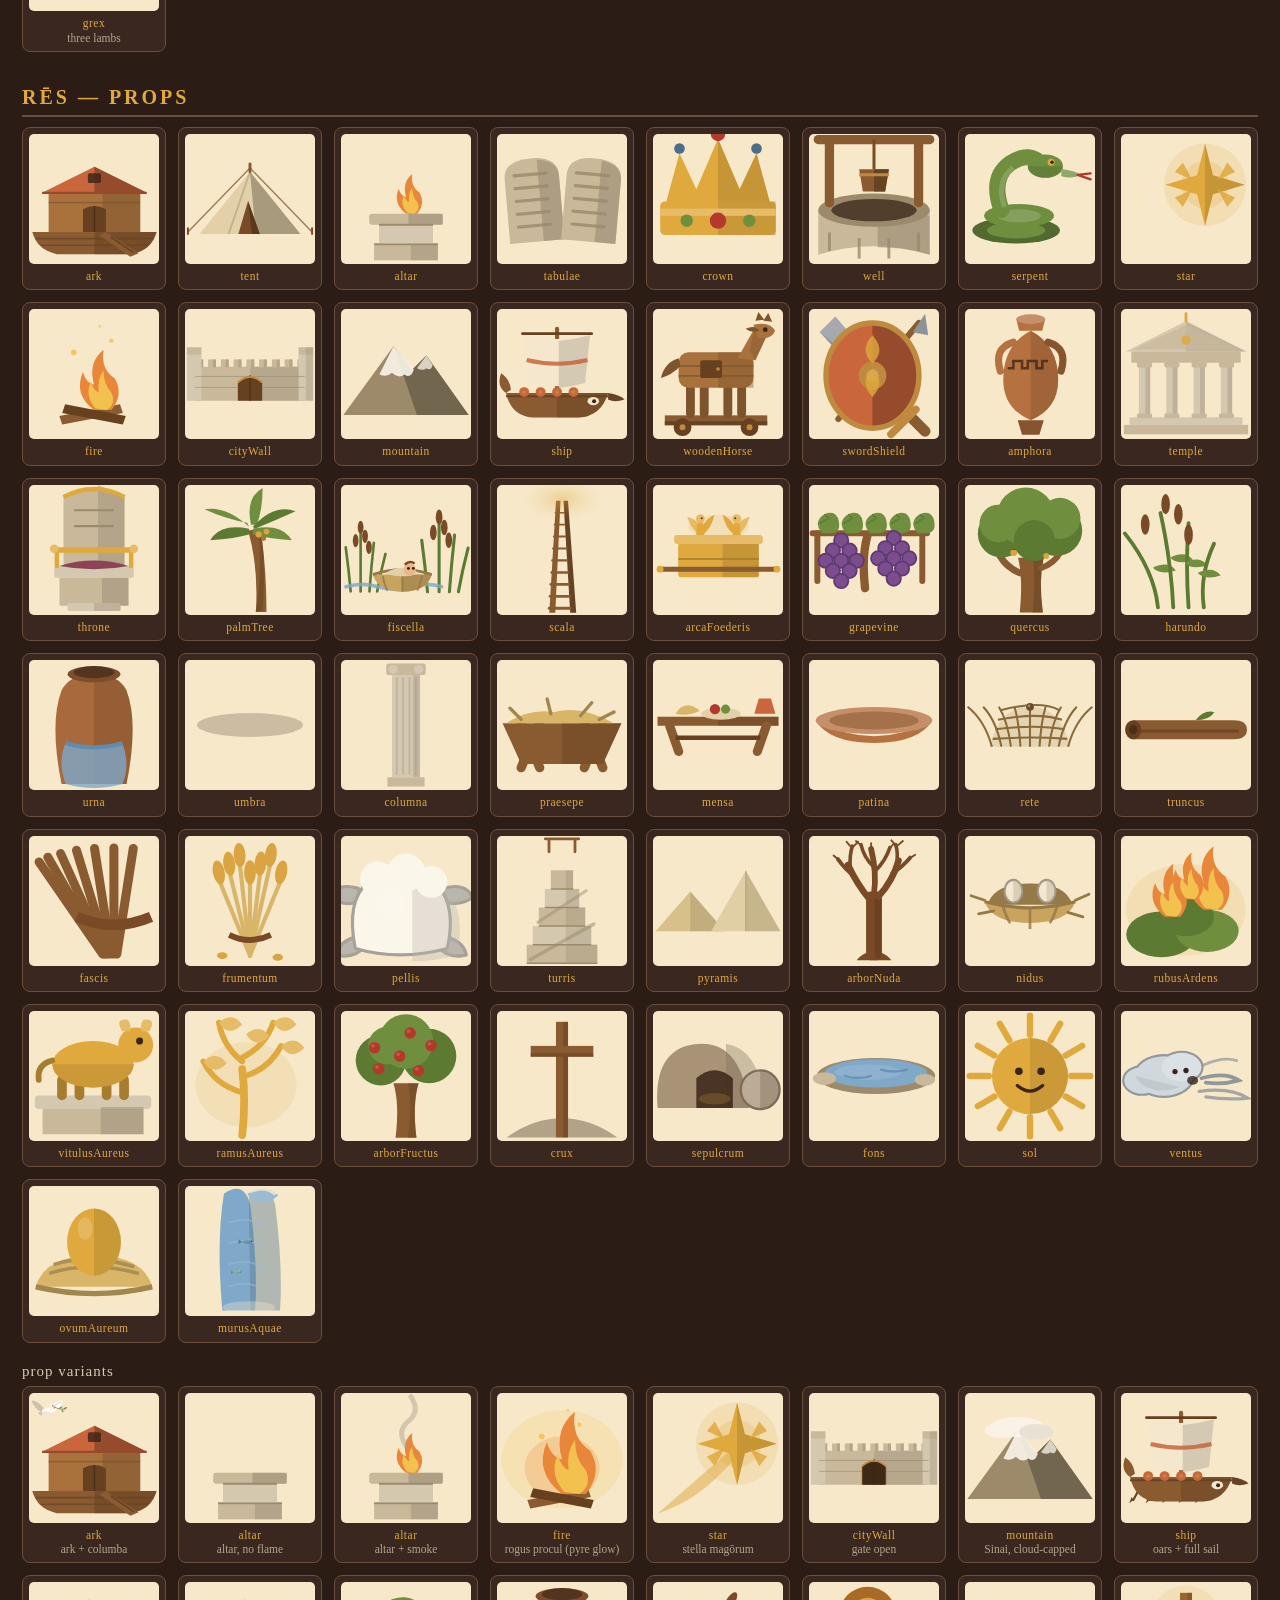
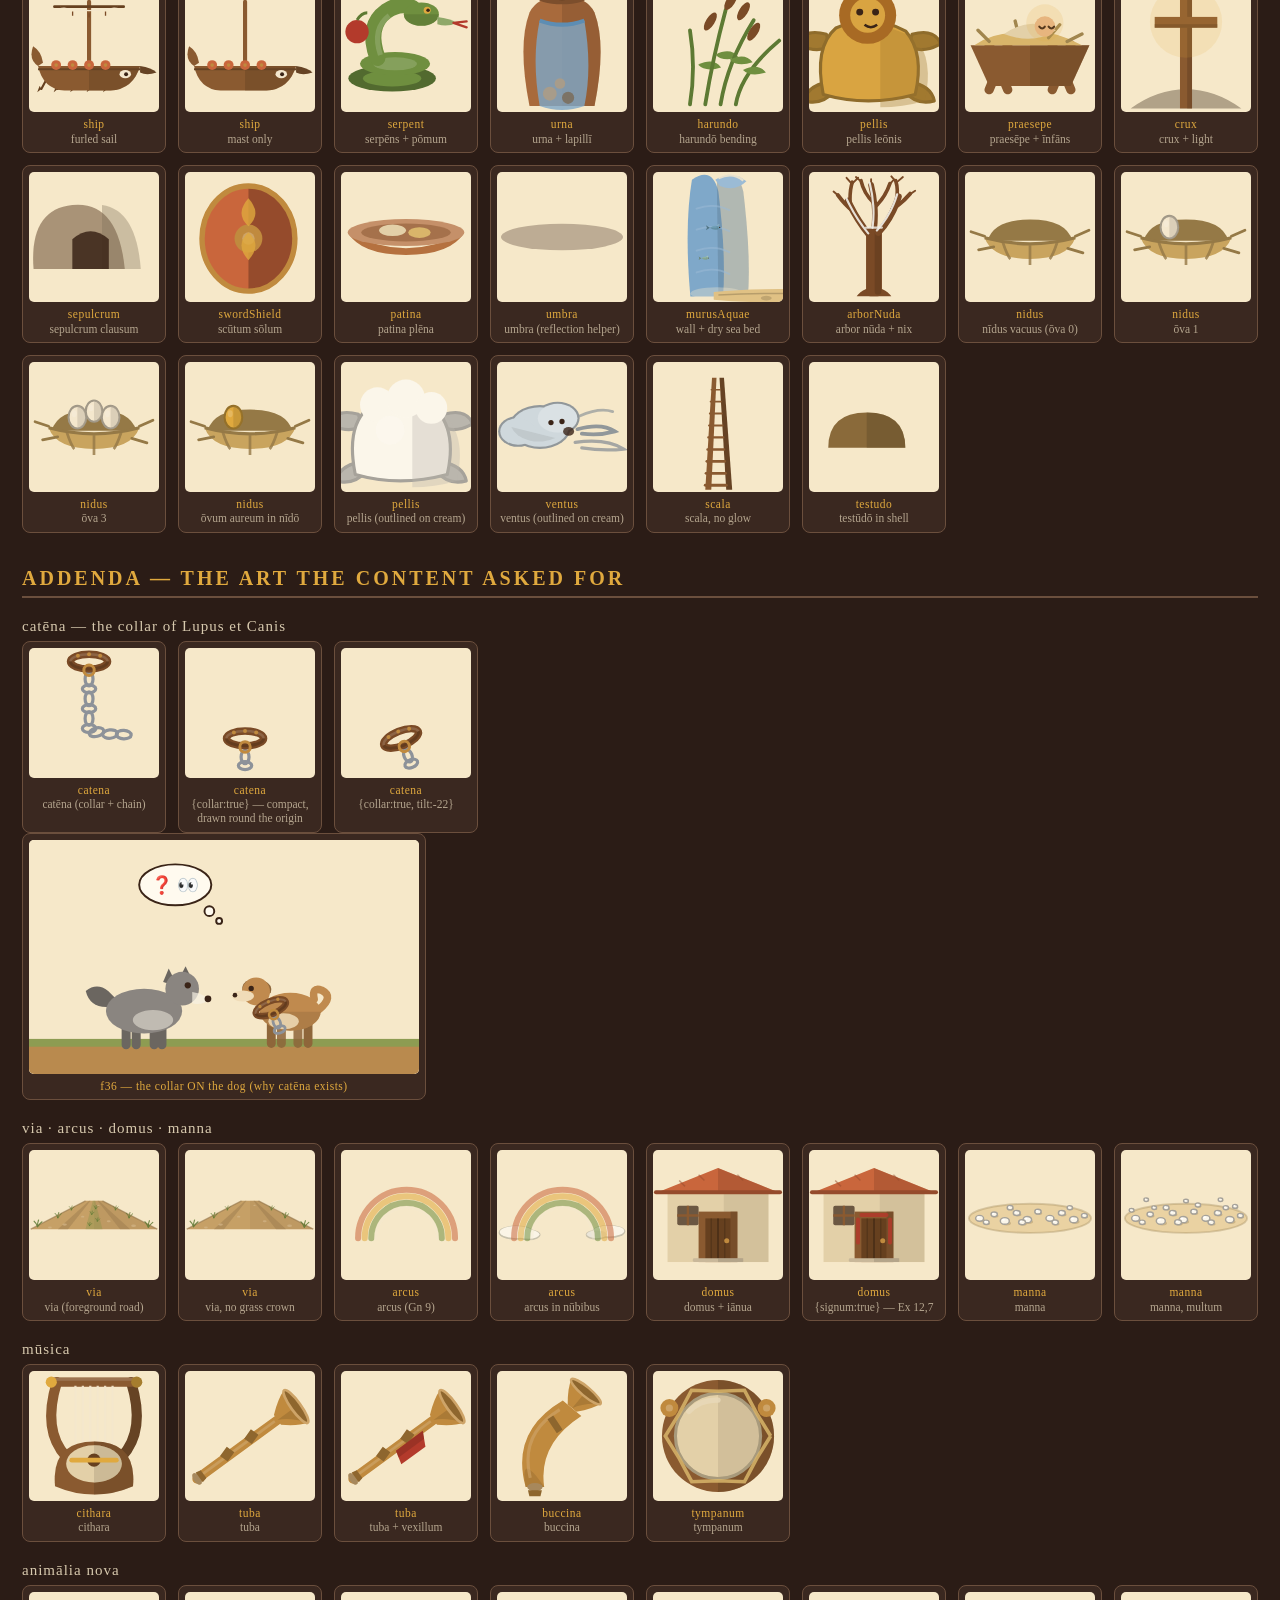
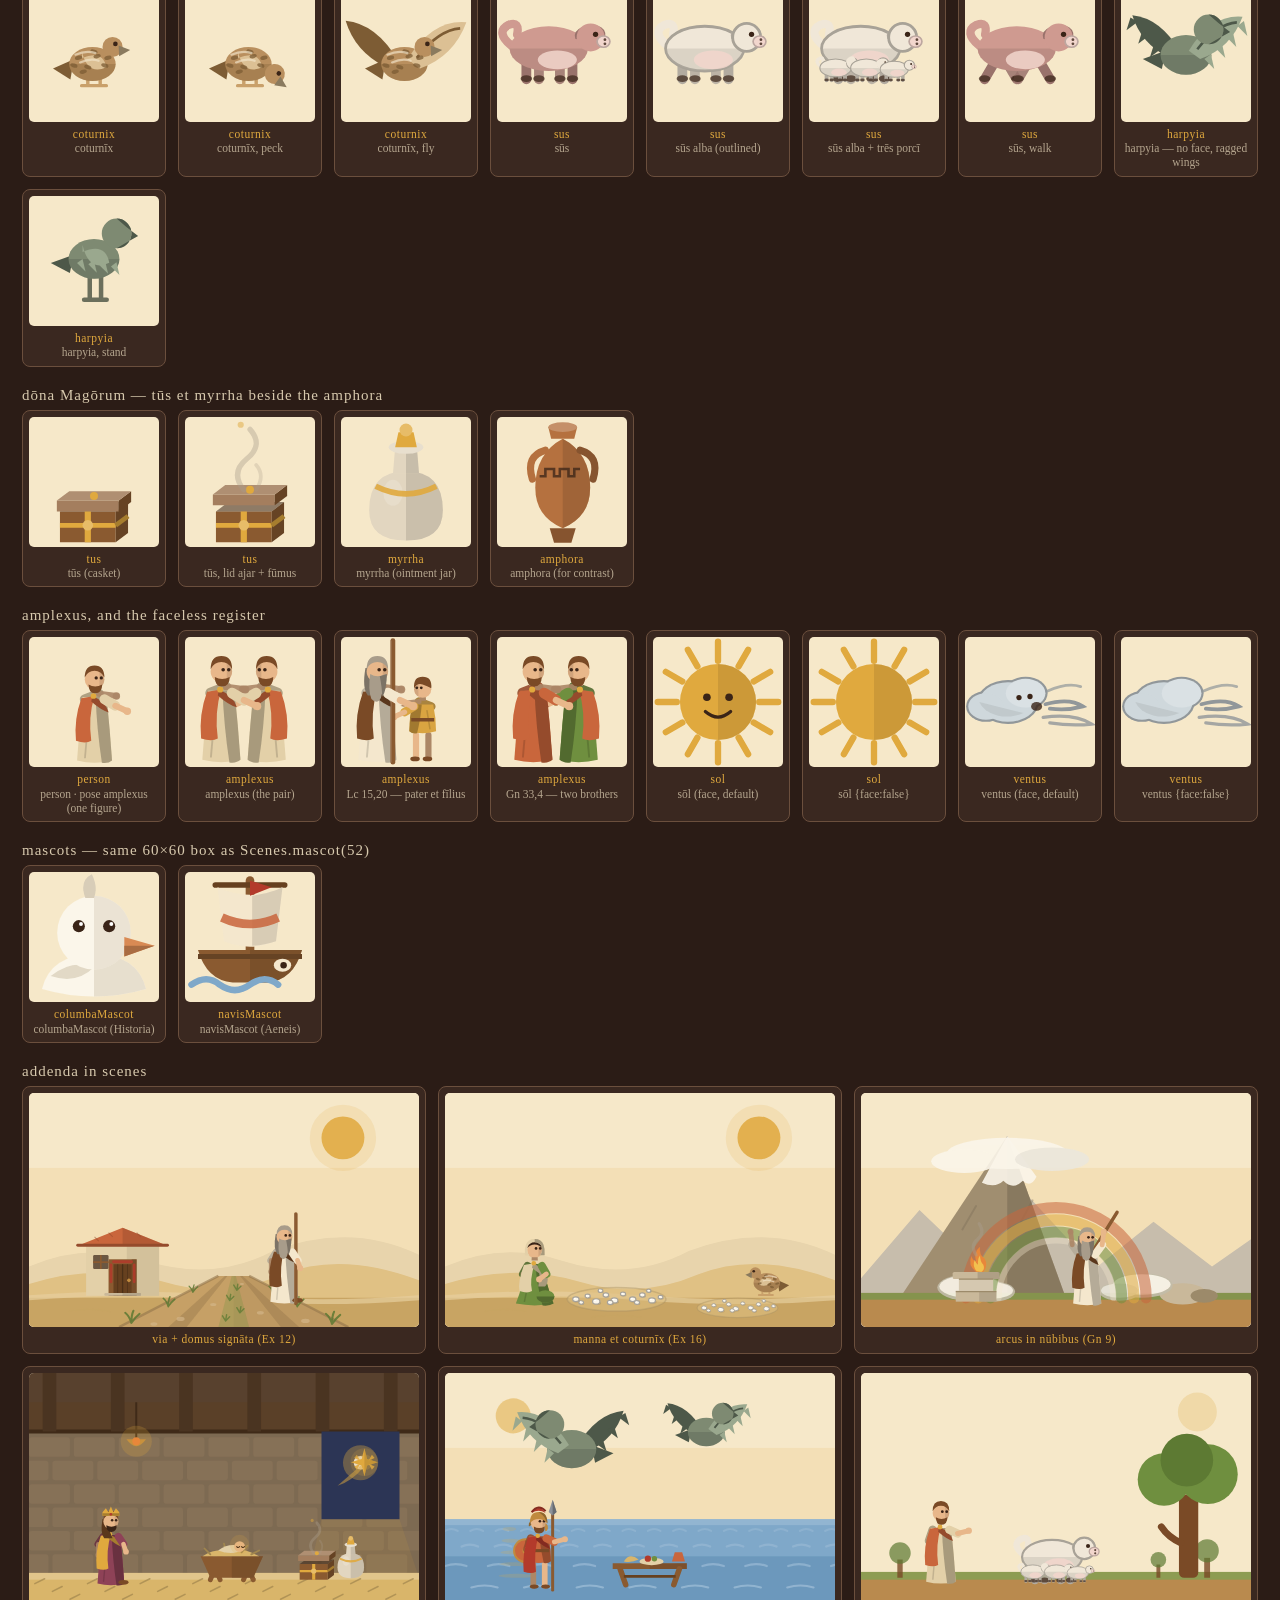
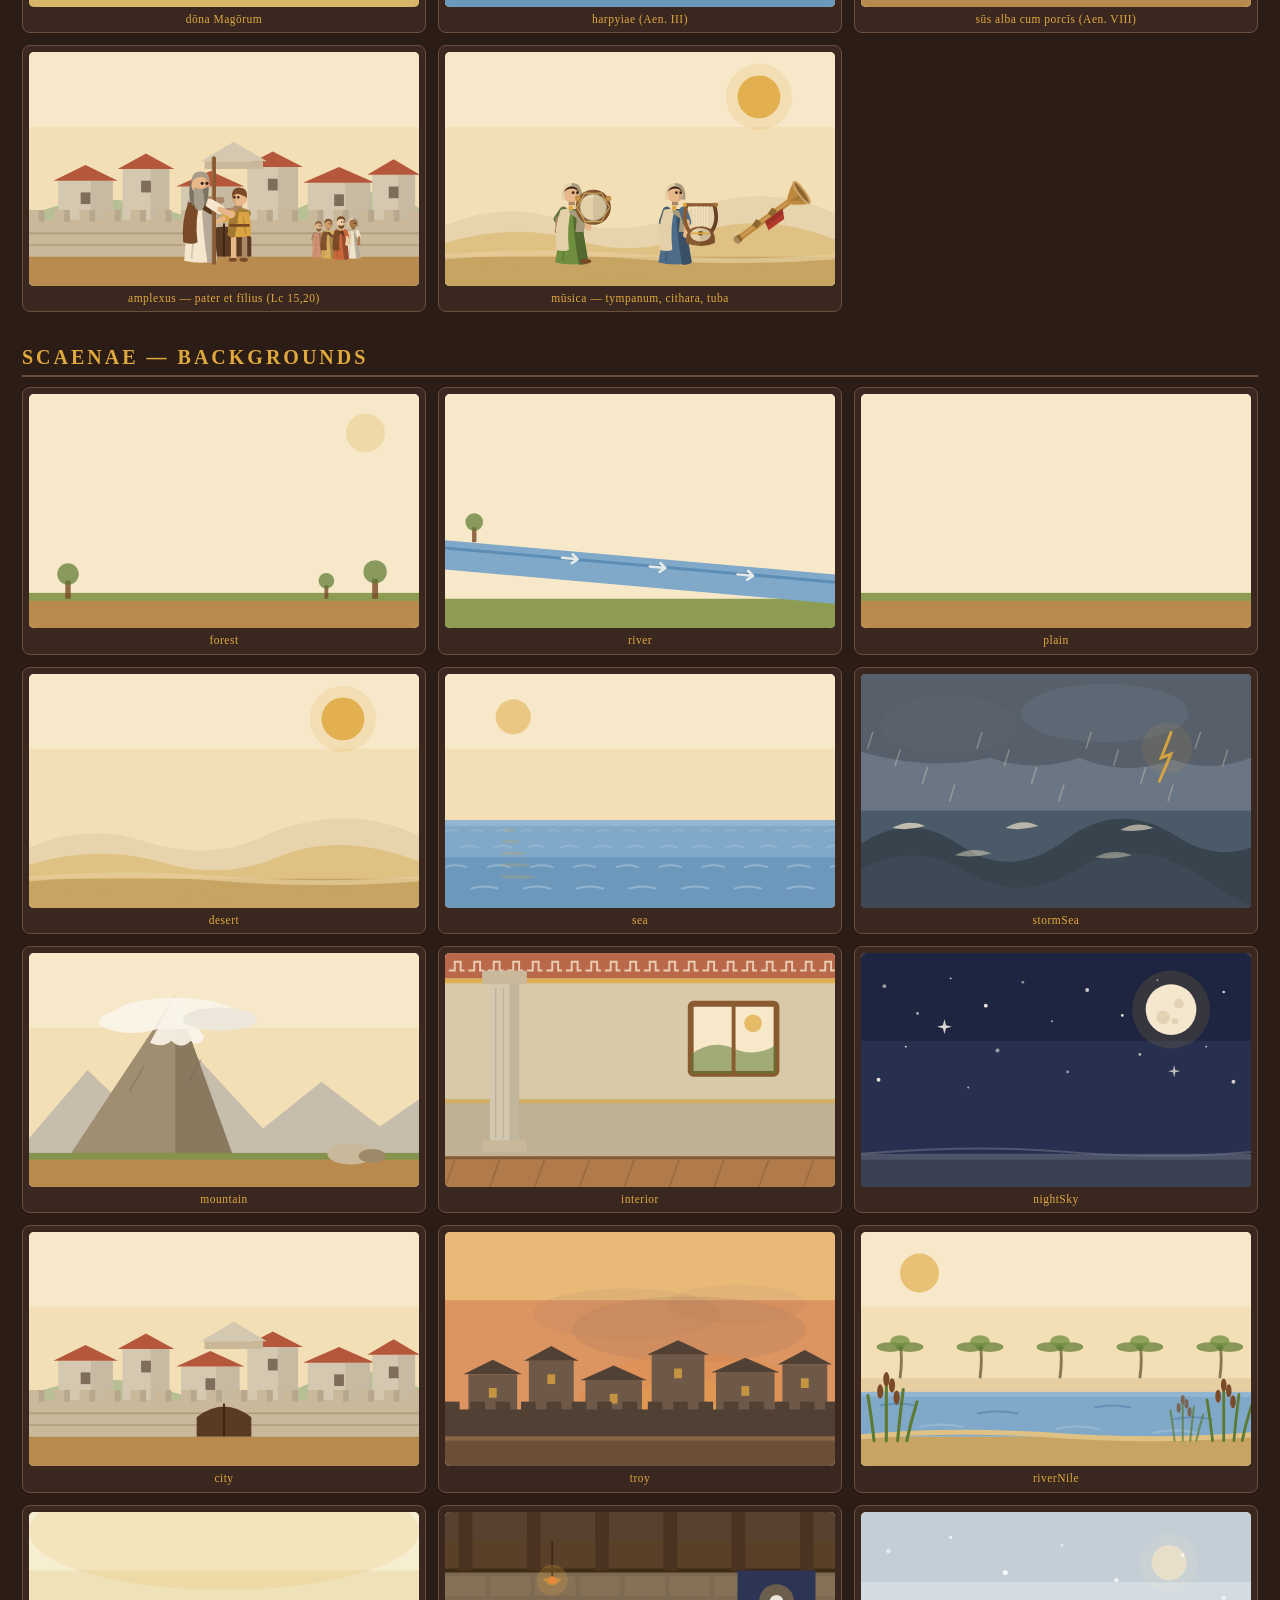
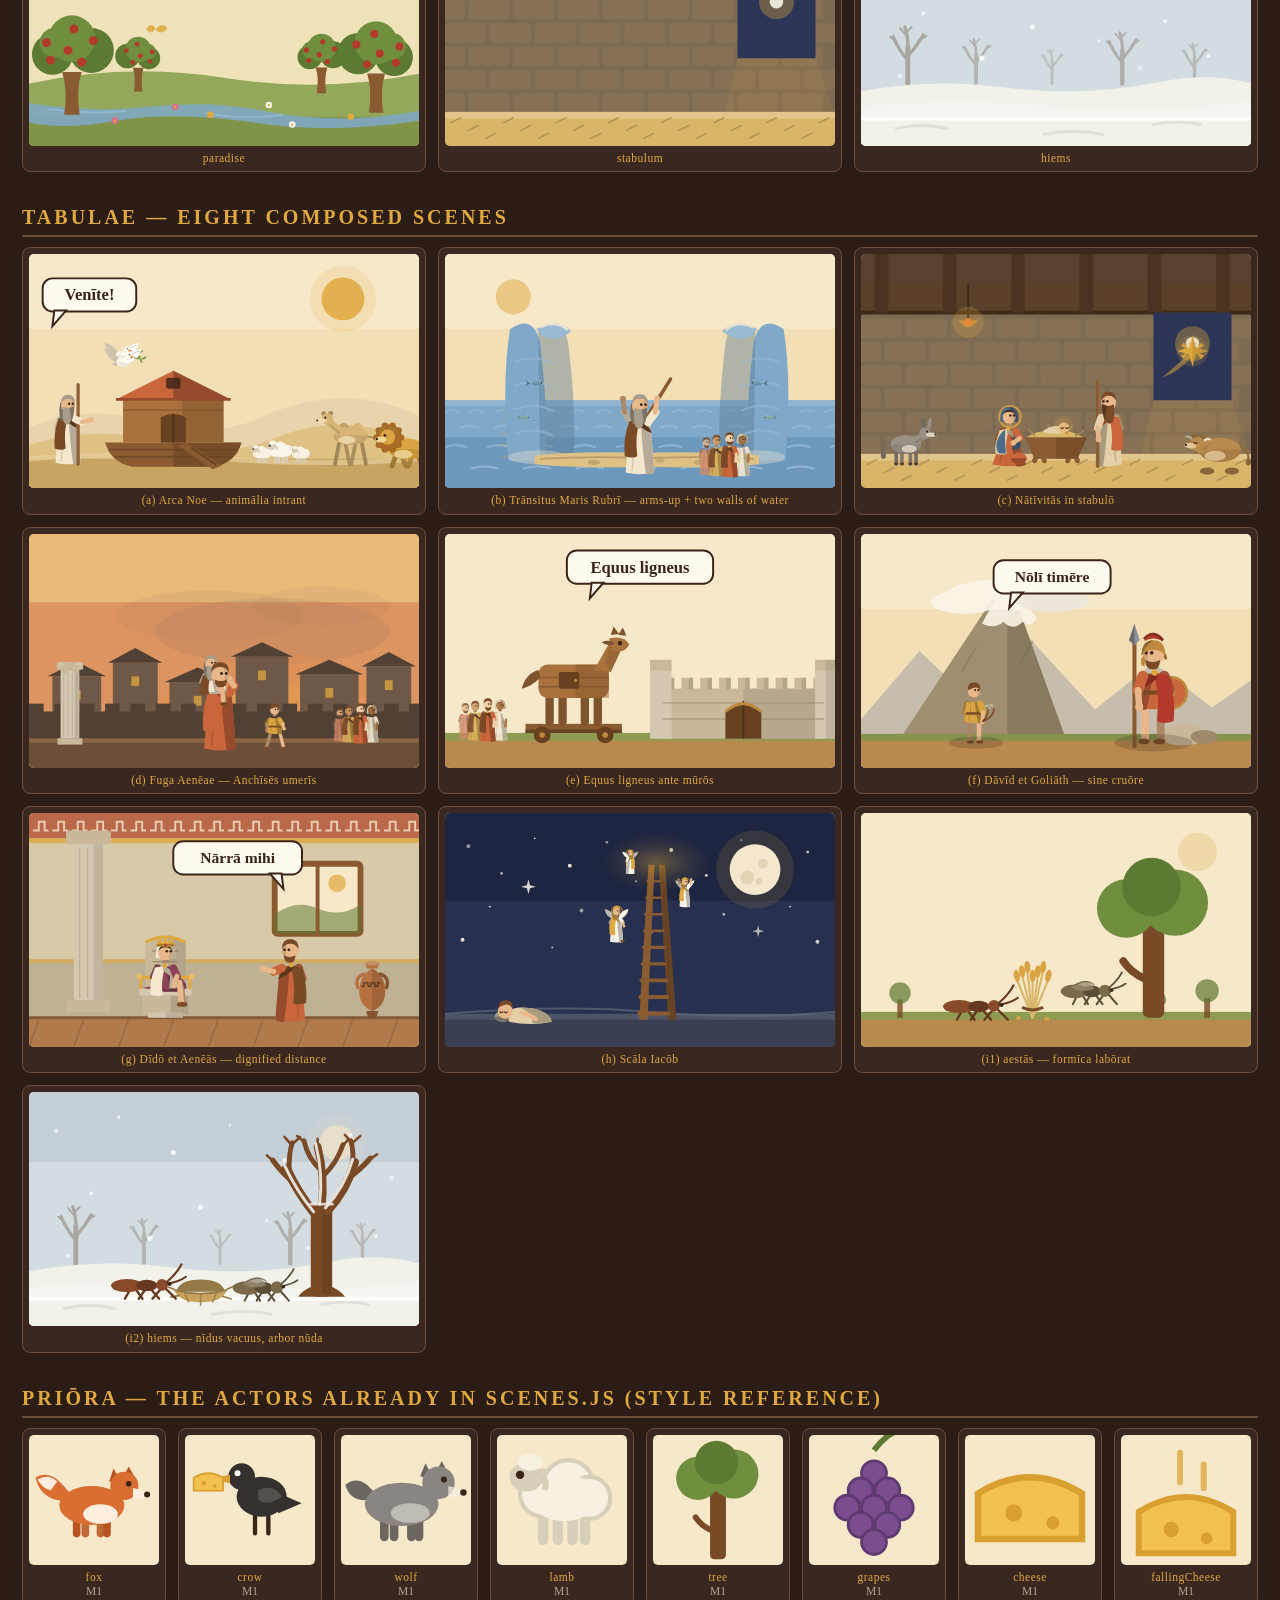
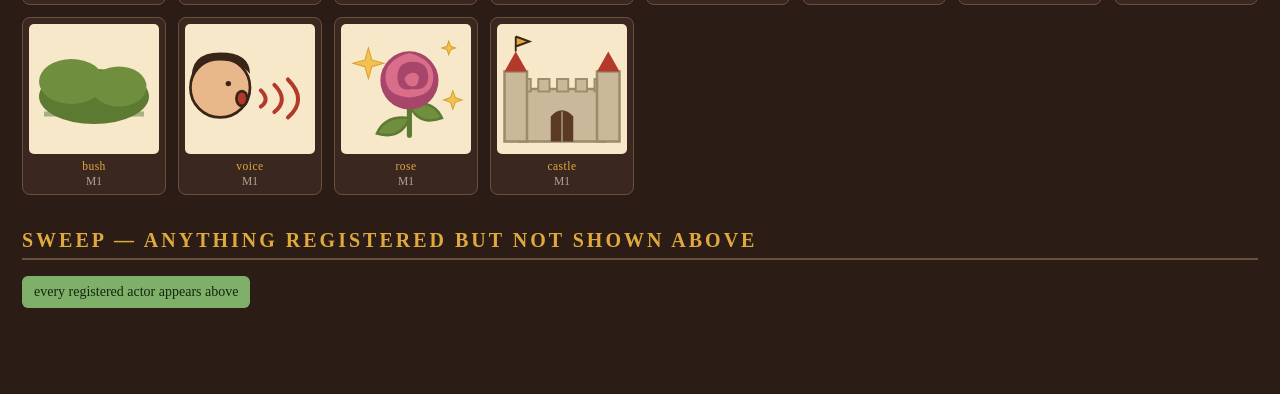
==== commit 7ba5c345: "ART3: female figure legibility The owner's report: "Some drawings suck, like 'mulier': it seems like" ====
--- a/tests/art-gallery.html
+++ b/tests/art-gallery.html
@@ -34,6 +34,11 @@
   .grid { display: grid; gap: 12px;
           grid-template-columns: repeat(auto-fill, minmax(132px, 1fr)); }
   .grid.wide { grid-template-columns: repeat(auto-fill, minmax(330px, 1fr)); }
+  /* ART3 card-size rows: the sprite is drawn AT the pixel size the bug was
+     reported at (a 96px probatio card) instead of being stretched to fill a
+     260px review cell, because "reads female" is a question about pixels. */
+  .grid.tiny { grid-template-columns: repeat(auto-fill, minmax(108px, 1fr)); }
+  .cell .art.fixed { width: auto; aspect-ratio: auto; margin: 0 auto; }
   .cell { background: var(--panel); border: 1px solid var(--line); border-radius: 8px;
           padding: 6px; text-align: center; }
   .cell .art { background: var(--tile); border-radius: 5px; display: block; width: 100%;
@@ -101,6 +106,20 @@
     shown[name] = true;
   }
 
+  /* a cell drawn at an EXACT pixel size — the art box is sized to the sprite
+     rather than the sprite stretched to the box (ART3 card-size rows) */
+  function cellAt(g, name, opts, label, px) {
+    var c = el('div', 'cell');
+    var art = el('div', 'art fixed');
+    art.style.width = px + 'px';
+    art.style.height = px + 'px';
+    art.innerHTML = Scenes.sprite(name, opts || {}, px);
+    c.appendChild(art);
+    c.appendChild(el('div', 'lab', (label || '')));
+    g.appendChild(c);
+    shown[name] = true;
+  }
+
   /* a full 400x240 scene cell */
   function sceneCell(g, spec, label) {
     var c = el('div', 'cell');
@@ -145,6 +164,11 @@
   cell(g, 'person', { role: 'man', hair: 'bald', beard: 'long' }, 'bald + long beard');
   cell(g, 'person', { role: 'woman', veil: true, veilColor: '#4d6c8a' }, 'veil (indigo) — Maria');
   cell(g, 'person', { role: 'woman', veil: false, hair: 'long' }, 'woman, no veil');
+  cell(g, 'person', { role: 'queen', veil: true }, 'veil under a crown');
+  cell(g, 'person', { role: 'woman', veil: true, hairColor: '#a89c8a' }, 'veil + grey brow — Sibylla, Anna');
+  cell(g, 'person', { role: 'woman', veil: true, hair: 'bald' }, 'veil, no hair strip');
+  cell(g, 'person', { role: 'crowd', veil: true, hair: 'long', beard: 'none' },
+    'veiled crowd extra (male core, veil on)');
   cell(g, 'person', { role: 'man', skin: 'pale' }, 'skin pale');
   cell(g, 'person', { role: 'man', skin: 'mid' }, 'skin mid');
   cell(g, 'person', { role: 'man', skin: 'deep' }, 'skin deep');
@@ -159,6 +183,94 @@
   cell(g, 'person', { role: 'child', stripes: true, k: 0.8 }, 'stripes — Ioseph');
   cell(g, 'person', { role: 'man', robeColor: '#4d6c8a', mantleColor: '#e0a93e' }, 'robe/mantle override');
   cell(g, 'person', { role: 'man', mantleColor: false }, 'no mantle');
+
+  /* ================= 1b. FĒMINAE (ART3) =================
+     THE OWNER'S REPORT: "Some drawings suck, like 'mulier': it seems like an
+     old man with beard!!" The veil's back drape used to run from the crown
+     down across the jaw and onto the chest; at 96px a pale mass under a chin
+     is a beard. The veil is now an arch that stops at ear height plus a pair
+     of panels that start at the shoulder line.
+
+     This section is the acceptance test for the fix, and it is drawn at 96px
+     — the size of a probatio card, where the bug was reported — and again at
+     40px, where only the silhouette survives. Every row below is the option
+     table its content file really passes to `person`, copied from the file
+     named beside it: if a woman reads male HERE, she reads male in the book. */
+  h2('Fēminae — every named woman in the book, at card size');
+
+  var FEMINAE = [
+    { n: 'mulier', src: 'h2 · historia-l1', o: { role: 'woman' } },
+    { n: 'Eva', src: 'h2 · historia-l1', o: { role: 'woman', flip: true } },
+    { n: 'Sara', src: 'h11 · historia-l3', o: { role: 'woman' } },
+    { n: 'Rebecca', src: 'h16 · historia-l3', o: { role: 'woman' } },
+    { n: 'Rachēl', src: 'h20 · historia-l4', o: { role: 'woman' } },
+    { n: 'Dalila', src: 'h40 · historia-l7', o: { role: 'woman', robeColor: '#8e4257' } },
+    { n: 'Anna (Samuēlis)', src: 'h41 · historia-l7', o: { role: 'woman' } },
+    { n: 'Anna ōrāns', src: 'h41 · historia-l7', o: { role: 'woman', pose: 'kneel' } },
+    { n: 'mātrēs I', src: 'h47 · historia-l8', o: { role: 'woman' } },
+    { n: 'mātrēs II', src: 'h47 · historia-l8', o: { role: 'woman', flip: true } },
+    { n: 'Maria', src: 'historia-l9', o: { role: 'woman', robeColor: '#4a6b96',
+        mantleColor: '#f0e6d2', veil: true, hair: 'long', hairColor: '#3a2417', beard: 'none' } },
+    { n: 'Venus', src: 'a1 · aeneis-al1', o: { role: 'woman', robeColor: '#f2e4c9', mantleColor: '#e0a93e' } },
+    { n: 'Iūnō', src: 'a1 · aeneis-al1', o: { role: 'queen', mantleColor: '#e0a93e' } },
+    { n: 'Creūsa', src: 'a2 · aeneis-al2', o: { role: 'woman', robeColor: '#8e4257', mantleColor: '#f4e7cd' } },
+    { n: 'Andromachē', src: 'a3 · aeneis-al3', o: { role: 'woman', robeColor: '#8e4257', mantleColor: '#f4e7cd' } },
+    { n: 'Dīdō', src: 'a4 · aeneis-al4', o: { role: 'queen' } },
+    { n: 'Anna (soror)', src: 'a4 · aeneis-al4', o: { role: 'woman', robeColor: '#7d9aa8', mantleColor: '#f4e7cd' } },
+    { n: 'Sibylla', src: 'a6 · aeneis-al6', o: { role: 'woman', robeColor: '#f4e7cd',
+        mantleColor: '#4d6c8a', veil: true, veilColor: '#4d6c8a', hairColor: '#a89c8a' } },
+    { n: 'umbra fēmina', src: 'a6 · aeneis-al6', o: { role: 'woman', robeColor: '#9a9384',
+        mantleColor: '#8b8578', veilColor: '#8b8578', hairColor: '#8b8578', skin: 'pale' } },
+    { n: 'Dīdōnis umbra', src: 'a6 · aeneis-al6', o: { role: 'queen', robeColor: '#9a9384',
+        mantleColor: '#8b8578', veilColor: '#8b8578', hairColor: '#8b8578', skin: 'pale' } },
+    { n: 'Alēctō', src: 'a7 · aeneis-al7', o: { role: 'woman', robeColor: '#4a4650',
+        mantleColor: '#4a4650', veilColor: '#4a4650', veil: true, hairColor: '#4a4650', skin: 'mid' } },
+    { n: 'Lāvīnia (puella)', src: 'a7 · aeneis-al7', o: { role: 'woman', robeColor: '#f2ece0',
+        mantleColor: '#e0a93e', veil: false, hair: 'long', hairColor: '#7a4a26' } },
+    { n: 'Silvia', src: 'a7 · aeneis-al7', o: { role: 'woman', robeColor: '#a8823f',
+        mantleColor: false, veil: false, hair: 'long', hairColor: '#7a4a26' } },
+    { n: 'Camilla (a7)', src: 'a7 · aeneis-al7', o: { role: 'woman', robeColor: '#8e4257',
+        mantleColor: '#e0a93e', veil: false, hair: 'long', hairColor: '#3a2417', spear: true } },
+    { n: 'Camilla (a11)', src: 'a11 · aeneis-al11', o: { role: 'woman', robeColor: '#8e4257',
+        mantleColor: false, veil: false, hair: 'long', shortTunic: true } },
+    { n: 'Acca', src: 'a11 · aeneis-al11', o: { role: 'woman', robeColor: '#e3d0a8',
+        mantleColor: false, veil: false, hair: 'long', shortTunic: true } },
+    { n: 'Lāvīnia (a12)', src: 'a12 · aeneis-al12', o: { role: 'woman', robeColor: '#7d3f6a',
+        mantleColor: '#f4e7cd', hair: 'long' } },
+    { n: 'Amāta', src: 'a12 · aeneis-al12', o: { role: 'queen', robeColor: '#8e4257', mantleColor: '#f4e7cd' } }
+  ];
+
+  h3('at 96px — the probatio card, the size the owner photographed');
+  g = grid(); g.className = 'grid tiny';
+  for (i = 0; i < FEMINAE.length; i++) {
+    cellAt(g, 'person', FEMINAE[i].o,
+      '<b>' + FEMINAE[i].n + '</b><br><i>' + FEMINAE[i].src + '</i>', 96);
+  }
+
+  h3('at 40px — only the silhouette survives; no woman may be mistaken for a bearded man');
+  g = grid(); g.className = 'grid tiny';
+  for (i = 0; i < FEMINAE.length; i++) {
+    cellAt(g, 'person', FEMINAE[i].o, '<b>' + FEMINAE[i].n + '</b>', 40);
+  }
+
+  h3('the comparison that matters: women against the bearded men, same size');
+  g = grid(); g.className = 'grid tiny';
+  var SILHOUETTE = [
+    { n: 'mulier', o: { role: 'woman' } },
+    { n: 'vir', o: { role: 'man' } },
+    { n: 'rēgīna', o: { role: 'queen' } },
+    { n: 'rēx', o: { role: 'king' } },
+    { n: 'Sibylla', o: { role: 'woman', veil: true, hairColor: '#a89c8a' } },
+    { n: 'patriarcha', o: { role: 'patriarch' } },
+    { n: 'Maria', o: { role: 'woman', veilColor: '#4d6c8a' } },
+    { n: 'sacerdōs', o: { role: 'priest' } }
+  ];
+  for (i = 0; i < SILHOUETTE.length; i++) {
+    cellAt(g, 'person', SILHOUETTE[i].o, '<b>' + SILHOUETTE[i].n + '</b>', 96);
+  }
+  for (i = 0; i < SILHOUETTE.length; i++) {
+    cellAt(g, 'person', SILHOUETTE[i].o, '<b>' + SILHOUETTE[i].n + '</b>', 40);
+  }
 
   h2('Turba — crowdGroup');
   g = grid();
